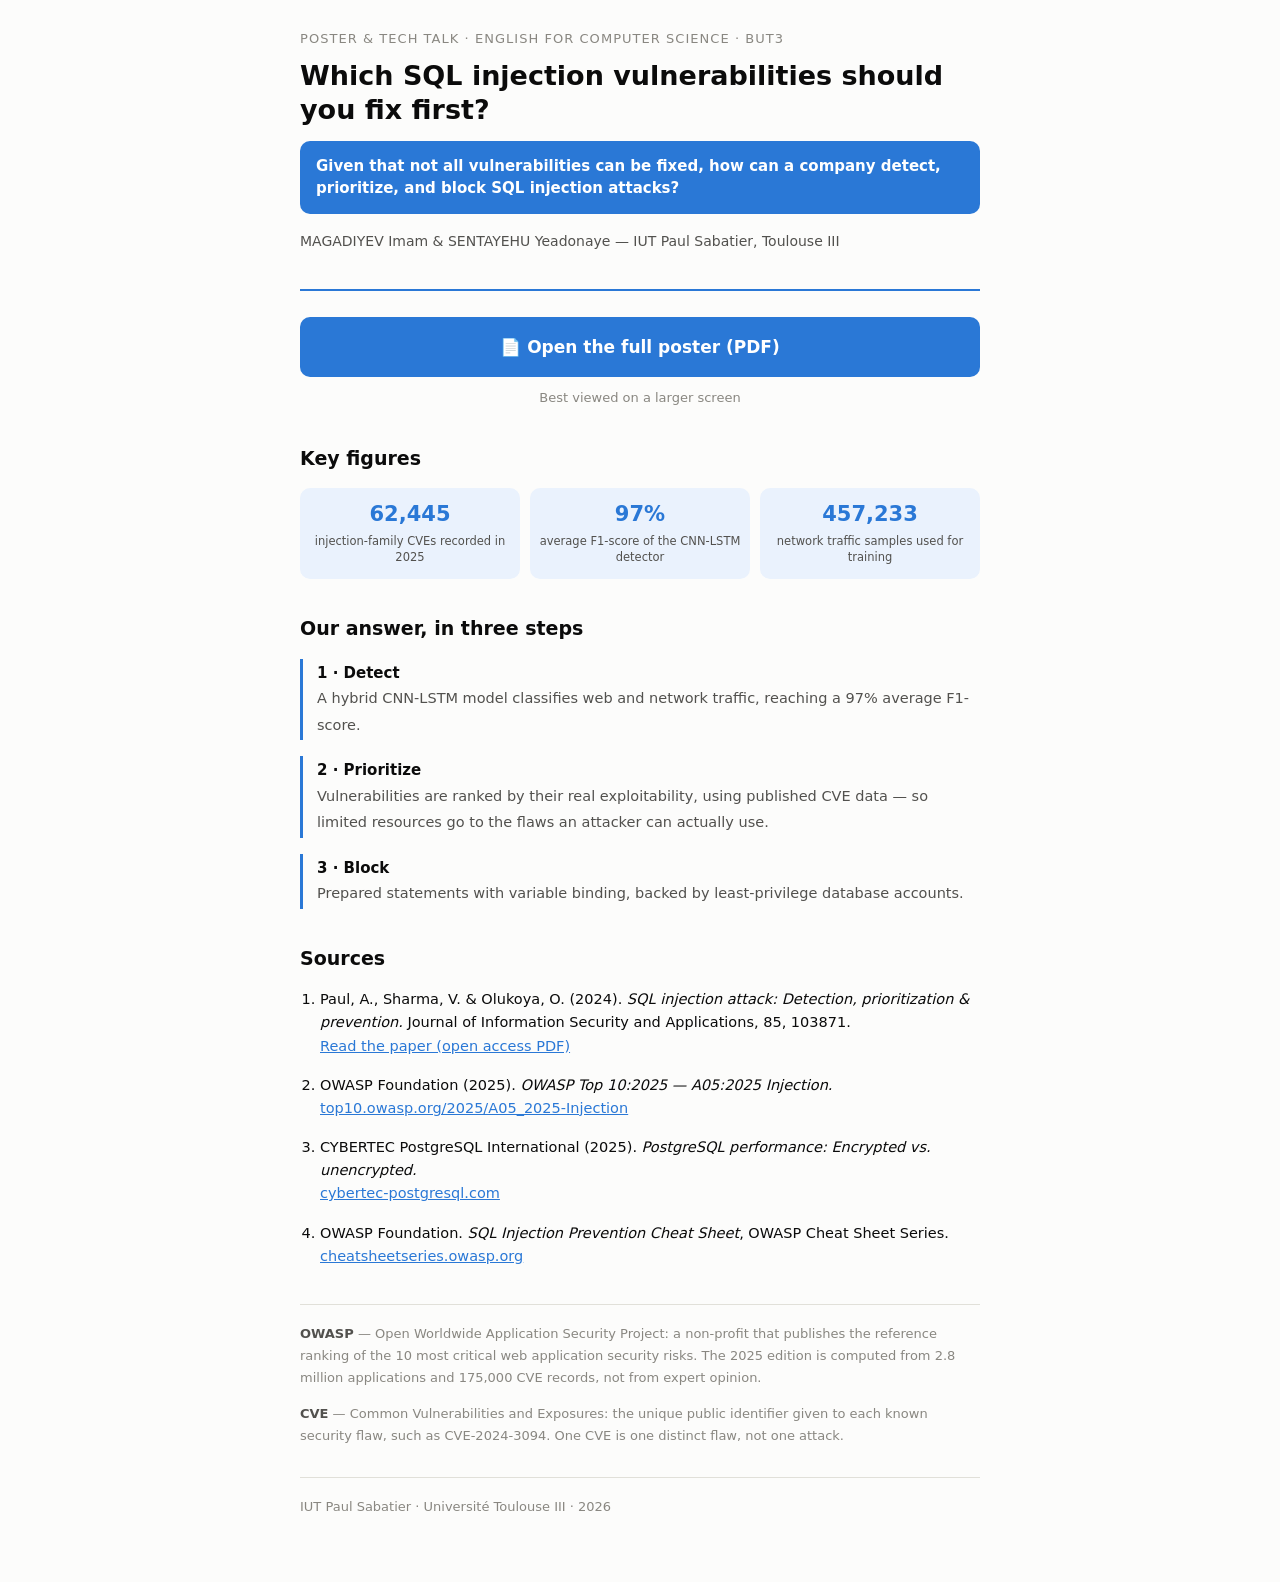
==== index.html @ 3706fa62 "Add files via upload" ====
<!DOCTYPE html>
<html lang="en">
<head>
<meta charset="utf-8">
<meta name="viewport" content="width=device-width, initial-scale=1">
<title>Which SQL injection vulnerabilities should you fix first?</title>
<style>
  :root{
    --blue:#2a78d6; --blue-dark:#1c5cab; --soft:#eaf2fd;
    --ink:#0b0b0b; --ink2:#52514e; --muted:#898781;
    --line:#e1e0d9; --bg:#fcfcfb;
  }
  *{box-sizing:border-box}
  body{
    margin:0; background:var(--bg); color:var(--ink);
    font:16px/1.65 system-ui,-apple-system,"Segoe UI",sans-serif;
    -webkit-text-size-adjust:100%;
  }
  .wrap{max-width:720px; margin:0 auto; padding:28px 20px 64px}
  header{border-bottom:2px solid var(--blue); padding-bottom:22px; margin-bottom:26px}
  .kicker{font-size:13px; letter-spacing:.08em; text-transform:uppercase;
          color:var(--muted); margin:0 0 10px}
  h1{font-size:27px; line-height:1.25; margin:0 0 14px; font-weight:800}
  .question{
    background:var(--blue); color:#fff; border-radius:10px;
    padding:14px 16px; font-size:15px; font-weight:600; line-height:1.5;
  }
  .authors{margin-top:16px; font-size:14px; color:var(--ink2)}
  .cta{
    display:block; text-align:center; background:var(--blue); color:#fff;
    text-decoration:none; font-size:17px; font-weight:700;
    padding:16px; border-radius:10px; margin:0 0 10px;
  }
  .cta:active{background:var(--blue-dark)}
  .cta-note{text-align:center; font-size:13px; color:var(--muted); margin:0 0 32px}
  h2{font-size:19px; margin:34px 0 14px; font-weight:800}
  p{margin:0 0 14px}
  .figs{display:grid; grid-template-columns:repeat(3,1fr); gap:10px; margin:0 0 8px}
  .fig{background:var(--soft); border-radius:10px; padding:14px 8px; text-align:center}
  .fig b{display:block; font-size:21px; color:var(--blue); font-weight:800; line-height:1.2}
  .fig span{display:block; font-size:11.5px; color:var(--ink2); margin-top:6px; line-height:1.4}
  .steps{list-style:none; padding:0; margin:0}
  .steps li{
    border-left:3px solid var(--blue); padding:2px 0 2px 14px; margin:0 0 16px;
  }
  .steps b{display:block; font-size:15px}
  .steps span{font-size:14.5px; color:var(--ink2)}
  ol.refs{padding-left:20px; margin:0; font-size:14.5px}
  ol.refs li{margin:0 0 16px; line-height:1.6}
  ol.refs a{color:var(--blue); word-break:break-word}
  .defs{border-top:1px solid var(--line); margin-top:36px; padding-top:18px;
        font-size:13px; color:var(--muted); line-height:1.7}
  .defs b{color:var(--ink2)}
  footer{margin-top:30px; padding-top:18px; border-top:1px solid var(--line);
         font-size:13px; color:var(--muted)}
  @media (max-width:420px){
    h1{font-size:23px}
    .figs{grid-template-columns:1fr; }
    .fig{display:flex; align-items:baseline; gap:12px; text-align:left; padding:12px 14px}
    .fig b{font-size:20px}
    .fig span{margin-top:0}
  }
</style>
</head>
<body>
<div class="wrap">

  <header>
    <p class="kicker">Poster &amp; Tech Talk · English for Computer Science · BUT3</p>
    <h1>Which SQL injection vulnerabilities should you fix first?</h1>
    <div class="question">
      Given that not all vulnerabilities can be fixed, how can a company
      detect, prioritize, and block SQL injection attacks?
    </div>
    <p class="authors">MAGADIYEV Imam &amp; SENTAYEHU Yeadonaye — IUT Paul Sabatier, Toulouse III</p>
  </header>

  <a class="cta" href="poster.pdf">📄 Open the full poster (PDF)</a>
  <p class="cta-note">Best viewed on a larger screen</p>

  <h2>Key figures</h2>
  <div class="figs">
    <div class="fig"><b>62,445</b><span>injection-family CVEs recorded in 2025</span></div>
    <div class="fig"><b>97%</b><span>average F1-score of the CNN-LSTM detector</span></div>
    <div class="fig"><b>457,233</b><span>network traffic samples used for training</span></div>
  </div>

  <h2>Our answer, in three steps</h2>
  <ul class="steps">
    <li><b>1 · Detect</b><span>A hybrid CNN-LSTM model classifies web and network
      traffic, reaching a 97% average F1-score.</span></li>
    <li><b>2 · Prioritize</b><span>Vulnerabilities are ranked by their real
      exploitability, using published CVE data — so limited resources go to the
      flaws an attacker can actually use.</span></li>
    <li><b>3 · Block</b><span>Prepared statements with variable binding, backed by
      least-privilege database accounts.</span></li>
  </ul>

  <h2>Sources</h2>
  <ol class="refs">
    <li>Paul, A., Sharma, V. &amp; Olukoya, O. (2024). <i>SQL injection attack:
      Detection, prioritization &amp; prevention.</i> Journal of Information Security
      and Applications, 85, 103871.<br>
      <a href="https://pure.qub.ac.uk/files/612065296/SQL_injection_attack.pdf">Read the paper (open access PDF)</a></li>

    <li>OWASP Foundation (2025). <i>OWASP Top 10:2025 — A05:2025 Injection.</i><br>
      <a href="https://top10.owasp.org/2025/A05_2025-Injection/">top10.owasp.org/2025/A05_2025-Injection</a></li>

    <li>CYBERTEC PostgreSQL International (2025). <i>PostgreSQL performance:
      Encrypted vs. unencrypted.</i><br>
      <a href="https://www.cybertec-postgresql.com/en/postgresql-tde-performance/">cybertec-postgresql.com</a></li>

    <li>OWASP Foundation. <i>SQL Injection Prevention Cheat Sheet</i>, OWASP Cheat Sheet Series.<br>
      <a href="https://cheatsheetseries.owasp.org/cheatsheets/SQL_Injection_Prevention_Cheat_Sheet.html">cheatsheetseries.owasp.org</a></li>
  </ol>

  <div class="defs">
    <p><b>OWASP</b> — Open Worldwide Application Security Project: a non-profit that
    publishes the reference ranking of the 10 most critical web application security
    risks. The 2025 edition is computed from 2.8 million applications and 175,000 CVE
    records, not from expert opinion.</p>
    <p><b>CVE</b> — Common Vulnerabilities and Exposures: the unique public identifier
    given to each known security flaw, such as CVE-2024-3094. One CVE is one distinct
    flaw, not one attack.</p>
  </div>

  <footer>
    IUT Paul Sabatier · Université Toulouse III · 2026
  </footer>

</div>
</body>
</html>
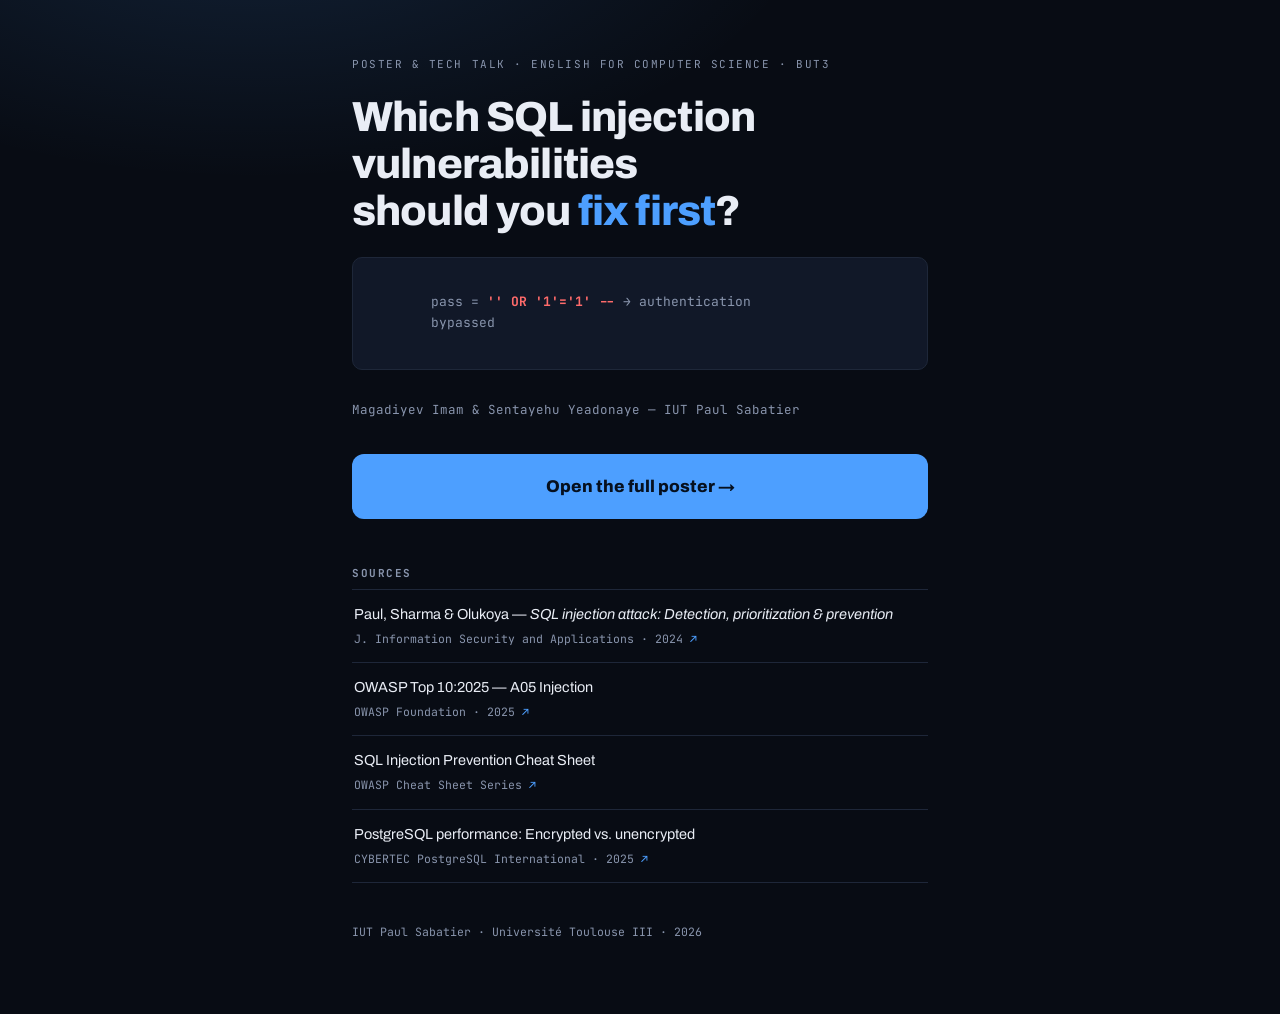
==== commit 0bee8c09: "Update index.html" ====
--- a/index.html
+++ b/index.html
@@ -1,133 +1,218 @@
-<!DOCTYPE html>
+<!doctype html>
 <html lang="en">
-<head>
-<meta charset="utf-8">
-<meta name="viewport" content="width=device-width, initial-scale=1">
-<title>Which SQL injection vulnerabilities should you fix first?</title>
-<style>
-  :root{
-    --blue:#2a78d6; --blue-dark:#1c5cab; --soft:#eaf2fd;
-    --ink:#0b0b0b; --ink2:#52514e; --muted:#898781;
-    --line:#e1e0d9; --bg:#fcfcfb;
-  }
-  *{box-sizing:border-box}
-  body{
-    margin:0; background:var(--bg); color:var(--ink);
-    font:16px/1.65 system-ui,-apple-system,"Segoe UI",sans-serif;
-    -webkit-text-size-adjust:100%;
-  }
-  .wrap{max-width:720px; margin:0 auto; padding:28px 20px 64px}
-  header{border-bottom:2px solid var(--blue); padding-bottom:22px; margin-bottom:26px}
-  .kicker{font-size:13px; letter-spacing:.08em; text-transform:uppercase;
-          color:var(--muted); margin:0 0 10px}
-  h1{font-size:27px; line-height:1.25; margin:0 0 14px; font-weight:800}
-  .question{
-    background:var(--blue); color:#fff; border-radius:10px;
-    padding:14px 16px; font-size:15px; font-weight:600; line-height:1.5;
-  }
-  .authors{margin-top:16px; font-size:14px; color:var(--ink2)}
-  .cta{
-    display:block; text-align:center; background:var(--blue); color:#fff;
-    text-decoration:none; font-size:17px; font-weight:700;
-    padding:16px; border-radius:10px; margin:0 0 10px;
-  }
-  .cta:active{background:var(--blue-dark)}
-  .cta-note{text-align:center; font-size:13px; color:var(--muted); margin:0 0 32px}
-  h2{font-size:19px; margin:34px 0 14px; font-weight:800}
-  p{margin:0 0 14px}
-  .figs{display:grid; grid-template-columns:repeat(3,1fr); gap:10px; margin:0 0 8px}
-  .fig{background:var(--soft); border-radius:10px; padding:14px 8px; text-align:center}
-  .fig b{display:block; font-size:21px; color:var(--blue); font-weight:800; line-height:1.2}
-  .fig span{display:block; font-size:11.5px; color:var(--ink2); margin-top:6px; line-height:1.4}
-  .steps{list-style:none; padding:0; margin:0}
-  .steps li{
-    border-left:3px solid var(--blue); padding:2px 0 2px 14px; margin:0 0 16px;
-  }
-  .steps b{display:block; font-size:15px}
-  .steps span{font-size:14.5px; color:var(--ink2)}
-  ol.refs{padding-left:20px; margin:0; font-size:14.5px}
-  ol.refs li{margin:0 0 16px; line-height:1.6}
-  ol.refs a{color:var(--blue); word-break:break-word}
-  .defs{border-top:1px solid var(--line); margin-top:36px; padding-top:18px;
-        font-size:13px; color:var(--muted); line-height:1.7}
-  .defs b{color:var(--ink2)}
-  footer{margin-top:30px; padding-top:18px; border-top:1px solid var(--line);
-         font-size:13px; color:var(--muted)}
-  @media (max-width:420px){
-    h1{font-size:23px}
-    .figs{grid-template-columns:1fr; }
-    .fig{display:flex; align-items:baseline; gap:12px; text-align:left; padding:12px 14px}
-    .fig b{font-size:20px}
-    .fig span{margin-top:0}
-  }
-</style>
-</head>
-<body>
-<div class="wrap">
-
-  <header>
-    <p class="kicker">Poster &amp; Tech Talk · English for Computer Science · BUT3</p>
-    <h1>Which SQL injection vulnerabilities should you fix first?</h1>
-    <div class="question">
-      Given that not all vulnerabilities can be fixed, how can a company
-      detect, prioritize, and block SQL injection attacks?
+  <head>
+    <meta charset="utf-8" />
+    <meta name="viewport" content="width=device-width, initial-scale=1" />
+    <title>Which SQL injection vulnerabilities should you fix first?</title>
+    <link rel="preconnect" href="https://fonts.googleapis.com" />
+    <link rel="preconnect" href="https://fonts.gstatic.com" crossorigin />
+    <link
+      rel="stylesheet"
+      href="https://fonts.googleapis.com/css2?family=Archivo:wght@400;600;800&family=JetBrains+Mono:wght@400;700&display=swap"
+    />
+    <style>
+      :root {
+        --ink: #080c14;
+        --panel: #111828;
+        --line: #1e2739;
+        --fg: #e9edf5;
+        --dim: #8995ad;
+        --accent: #4d9fff;
+        --danger: #ff6b6b;
+        --mono: "JetBrains Mono", ui-monospace, Menlo, monospace;
+        --sans: "Archivo", system-ui, -apple-system, "Segoe UI", sans-serif;
+        color-scheme: dark;
+      }
+      * {
+        box-sizing: border-box;
+      }
+      html,
+      body {
+        margin: 0;
+      }
+      body {
+        background: var(--ink);
+        color: var(--fg);
+        font-family: var(--sans);
+        font-size: 16px;
+        line-height: 1.6;
+        -webkit-text-size-adjust: 100%;
+        background-image: radial-gradient(
+          800px 400px at 20% -10%,
+          rgba(77, 159, 255, 0.15),
+          transparent 70%
+        );
+        background-repeat: no-repeat;
+      }
+      .wrap {
+        max-width: 620px;
+        margin: 0 auto;
+        padding-inline: 22px;
+        padding-block: 56px 72px;
+      }
+      .eyebrow {
+        font-family: var(--mono);
+        font-size: 11px;
+        letter-spacing: 0.14em;
+        text-transform: uppercase;
+        color: var(--dim);
+        margin: 0 0 20px;
+      }
+      h1 {
+        font-size: clamp(29px, 7vw, 42px);
+        line-height: 1.12;
+        font-weight: 800;
+        letter-spacing: -0.02em;
+        margin: 0 0 22px;
+        text-wrap: balance;
+      }
+      h1 em {
+        font-style: normal;
+        color: var(--accent);
+      }
+      .code {
+        font-family: var(--mono);
+        font-size: 13px;
+        color: var(--dim);
+        background: var(--panel);
+        border: 1px solid var(--line);
+        border-radius: 10px;
+        padding: 14px;
+        overflow-x: auto;
+        white-space: pre;
+        margin: 0 0 30px;
+      }
+      .code .inj {
+        color: var(--danger);
+        font-weight: 700;
+      }
+      .byline {
+        font-family: var(--mono);
+        font-size: 12.5px;
+        color: var(--dim);
+        margin: 0 0 34px;
+      }
+      .cta {
+        display: block;
+        text-align: center;
+        text-decoration: none;
+        background: var(--accent);
+        color: #06101f;
+        font-weight: 800;
+        font-size: 17px;
+        padding: 19px;
+        border-radius: 12px;
+        margin-bottom: 46px;
+      }
+      .cta:hover {
+        filter: brightness(1.08);
+      }
+      .cta:focus-visible {
+        outline: 3px solid var(--fg);
+        outline-offset: 3px;
+      }
+      h2 {
+        font-family: var(--mono);
+        font-size: 11px;
+        font-weight: 700;
+        letter-spacing: 0.14em;
+        text-transform: uppercase;
+        color: var(--dim);
+        margin: 0 0 6px;
+      }
+      .src a {
+        display: block;
+        text-decoration: none;
+        color: inherit;
+        padding: 14px 2px;
+        border-top: 1px solid var(--line);
+      }
+      .src a:last-child {
+        border-bottom: 1px solid var(--line);
+      }
+      .src a:hover {
+        background: rgba(77, 159, 255, 0.06);
+      }
+      .src .t {
+        display: block;
+        font-size: 14.5px;
+        line-height: 1.45;
+      }
+      .src .m {
+        display: block;
+        font-family: var(--mono);
+        font-size: 11.5px;
+        color: var(--dim);
+        margin-top: 5px;
+      }
+      .src .m::after {
+        content: " ↗";
+        color: var(--accent);
+      }
+      footer {
+        margin-top: 40px;
+        font-family: var(--mono);
+        font-size: 11.5px;
+        color: var(--dim);
+      }
+    </style>
+  </head>
+  <body>
+    <div class="wrap">
+      <p class="eyebrow">
+        Poster &amp; Tech Talk · English for Computer Science · BUT3
+      </p>
+
+      <h1>
+        Which SQL injection vulnerabilities should you <em>fix first</em>?
+      </h1>
+
+      <div class="code">
+        pass = <span class="inj">'' OR '1'='1' --</span> → authentication
+        bypassed
+      </div>
+
+      <p class="byline">
+        Magadiyev Imam &amp; Sentayehu Yeadonaye — IUT Paul Sabatier
+      </p>
+
+      <a class="cta" href="poster.pdf">Open the full poster →</a>
+
+      <h2>Sources</h2>
+      <div class="src">
+        <a
+          href="https://pure.qub.ac.uk/files/612065296/SQL_injection_attack.pdf"
+        >
+          <span class="t"
+            >Paul, Sharma &amp; Olukoya —
+            <i
+              >SQL injection attack: Detection, prioritization &amp;
+              prevention</i
+            ></span
+          >
+          <span class="m">J. Information Security and Applications · 2024</span>
+        </a>
+        <a href="https://top10.owasp.org/2025/A05_2025-Injection/">
+          <span class="t">OWASP Top 10:2025 — A05 Injection</span>
+          <span class="m">OWASP Foundation · 2025</span>
+        </a>
+        <a
+          href="https://cheatsheetseries.owasp.org/cheatsheets/SQL_Injection_Prevention_Cheat_Sheet.html"
+        >
+          <span class="t">SQL Injection Prevention Cheat Sheet</span>
+          <span class="m">OWASP Cheat Sheet Series</span>
+        </a>
+        <a
+          href="https://www.cybertec-postgresql.com/en/postgresql-tde-performance/"
+        >
+          <span class="t"
+            >PostgreSQL performance: Encrypted vs. unencrypted</span
+          >
+          <span class="m">CYBERTEC PostgreSQL International · 2025</span>
+        </a>
+      </div>
+
+      <footer>IUT Paul Sabatier · Université Toulouse III · 2026</footer>
     </div>
-    <p class="authors">MAGADIYEV Imam &amp; SENTAYEHU Yeadonaye — IUT Paul Sabatier, Toulouse III</p>
-  </header>
-
-  <a class="cta" href="poster.pdf">📄 Open the full poster (PDF)</a>
-  <p class="cta-note">Best viewed on a larger screen</p>
-
-  <h2>Key figures</h2>
-  <div class="figs">
-    <div class="fig"><b>62,445</b><span>injection-family CVEs recorded in 2025</span></div>
-    <div class="fig"><b>97%</b><span>average F1-score of the CNN-LSTM detector</span></div>
-    <div class="fig"><b>457,233</b><span>network traffic samples used for training</span></div>
-  </div>
-
-  <h2>Our answer, in three steps</h2>
-  <ul class="steps">
-    <li><b>1 · Detect</b><span>A hybrid CNN-LSTM model classifies web and network
-      traffic, reaching a 97% average F1-score.</span></li>
-    <li><b>2 · Prioritize</b><span>Vulnerabilities are ranked by their real
-      exploitability, using published CVE data — so limited resources go to the
-      flaws an attacker can actually use.</span></li>
-    <li><b>3 · Block</b><span>Prepared statements with variable binding, backed by
-      least-privilege database accounts.</span></li>
-  </ul>
-
-  <h2>Sources</h2>
-  <ol class="refs">
-    <li>Paul, A., Sharma, V. &amp; Olukoya, O. (2024). <i>SQL injection attack:
-      Detection, prioritization &amp; prevention.</i> Journal of Information Security
-      and Applications, 85, 103871.<br>
-      <a href="https://pure.qub.ac.uk/files/612065296/SQL_injection_attack.pdf">Read the paper (open access PDF)</a></li>
-
-    <li>OWASP Foundation (2025). <i>OWASP Top 10:2025 — A05:2025 Injection.</i><br>
-      <a href="https://top10.owasp.org/2025/A05_2025-Injection/">top10.owasp.org/2025/A05_2025-Injection</a></li>
-
-    <li>CYBERTEC PostgreSQL International (2025). <i>PostgreSQL performance:
-      Encrypted vs. unencrypted.</i><br>
-      <a href="https://www.cybertec-postgresql.com/en/postgresql-tde-performance/">cybertec-postgresql.com</a></li>
-
-    <li>OWASP Foundation. <i>SQL Injection Prevention Cheat Sheet</i>, OWASP Cheat Sheet Series.<br>
-      <a href="https://cheatsheetseries.owasp.org/cheatsheets/SQL_Injection_Prevention_Cheat_Sheet.html">cheatsheetseries.owasp.org</a></li>
-  </ol>
-
-  <div class="defs">
-    <p><b>OWASP</b> — Open Worldwide Application Security Project: a non-profit that
-    publishes the reference ranking of the 10 most critical web application security
-    risks. The 2025 edition is computed from 2.8 million applications and 175,000 CVE
-    records, not from expert opinion.</p>
-    <p><b>CVE</b> — Common Vulnerabilities and Exposures: the unique public identifier
-    given to each known security flaw, such as CVE-2024-3094. One CVE is one distinct
-    flaw, not one attack.</p>
-  </div>
-
-  <footer>
-    IUT Paul Sabatier · Université Toulouse III · 2026
-  </footer>
-
-</div>
-</body>
+  </body>
 </html>
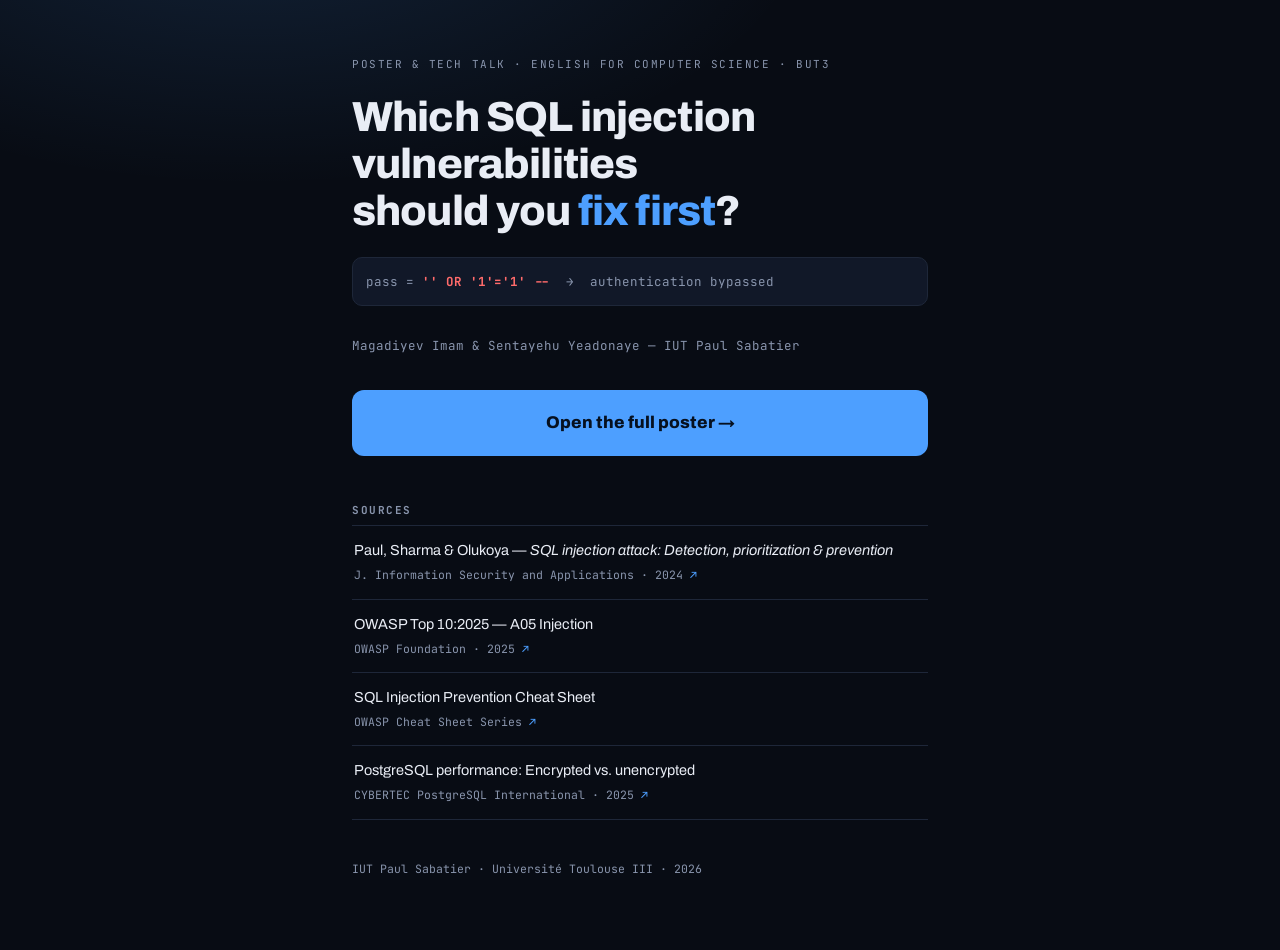
==== commit 2103cf6b: "Update index.html" ====
--- a/index.html
+++ b/index.html
@@ -1,218 +1,110 @@
-<!doctype html>
+<!DOCTYPE html>
 <html lang="en">
-  <head>
-    <meta charset="utf-8" />
-    <meta name="viewport" content="width=device-width, initial-scale=1" />
-    <title>Which SQL injection vulnerabilities should you fix first?</title>
-    <link rel="preconnect" href="https://fonts.googleapis.com" />
-    <link rel="preconnect" href="https://fonts.gstatic.com" crossorigin />
-    <link
-      rel="stylesheet"
-      href="https://fonts.googleapis.com/css2?family=Archivo:wght@400;600;800&family=JetBrains+Mono:wght@400;700&display=swap"
-    />
-    <style>
-      :root {
-        --ink: #080c14;
-        --panel: #111828;
-        --line: #1e2739;
-        --fg: #e9edf5;
-        --dim: #8995ad;
-        --accent: #4d9fff;
-        --danger: #ff6b6b;
-        --mono: "JetBrains Mono", ui-monospace, Menlo, monospace;
-        --sans: "Archivo", system-ui, -apple-system, "Segoe UI", sans-serif;
-        color-scheme: dark;
-      }
-      * {
-        box-sizing: border-box;
-      }
-      html,
-      body {
-        margin: 0;
-      }
-      body {
-        background: var(--ink);
-        color: var(--fg);
-        font-family: var(--sans);
-        font-size: 16px;
-        line-height: 1.6;
-        -webkit-text-size-adjust: 100%;
-        background-image: radial-gradient(
-          800px 400px at 20% -10%,
-          rgba(77, 159, 255, 0.15),
-          transparent 70%
-        );
-        background-repeat: no-repeat;
-      }
-      .wrap {
-        max-width: 620px;
-        margin: 0 auto;
-        padding-inline: 22px;
-        padding-block: 56px 72px;
-      }
-      .eyebrow {
-        font-family: var(--mono);
-        font-size: 11px;
-        letter-spacing: 0.14em;
-        text-transform: uppercase;
-        color: var(--dim);
-        margin: 0 0 20px;
-      }
-      h1 {
-        font-size: clamp(29px, 7vw, 42px);
-        line-height: 1.12;
-        font-weight: 800;
-        letter-spacing: -0.02em;
-        margin: 0 0 22px;
-        text-wrap: balance;
-      }
-      h1 em {
-        font-style: normal;
-        color: var(--accent);
-      }
-      .code {
-        font-family: var(--mono);
-        font-size: 13px;
-        color: var(--dim);
-        background: var(--panel);
-        border: 1px solid var(--line);
-        border-radius: 10px;
-        padding: 14px;
-        overflow-x: auto;
-        white-space: pre;
-        margin: 0 0 30px;
-      }
-      .code .inj {
-        color: var(--danger);
-        font-weight: 700;
-      }
-      .byline {
-        font-family: var(--mono);
-        font-size: 12.5px;
-        color: var(--dim);
-        margin: 0 0 34px;
-      }
-      .cta {
-        display: block;
-        text-align: center;
-        text-decoration: none;
-        background: var(--accent);
-        color: #06101f;
-        font-weight: 800;
-        font-size: 17px;
-        padding: 19px;
-        border-radius: 12px;
-        margin-bottom: 46px;
-      }
-      .cta:hover {
-        filter: brightness(1.08);
-      }
-      .cta:focus-visible {
-        outline: 3px solid var(--fg);
-        outline-offset: 3px;
-      }
-      h2 {
-        font-family: var(--mono);
-        font-size: 11px;
-        font-weight: 700;
-        letter-spacing: 0.14em;
-        text-transform: uppercase;
-        color: var(--dim);
-        margin: 0 0 6px;
-      }
-      .src a {
-        display: block;
-        text-decoration: none;
-        color: inherit;
-        padding: 14px 2px;
-        border-top: 1px solid var(--line);
-      }
-      .src a:last-child {
-        border-bottom: 1px solid var(--line);
-      }
-      .src a:hover {
-        background: rgba(77, 159, 255, 0.06);
-      }
-      .src .t {
-        display: block;
-        font-size: 14.5px;
-        line-height: 1.45;
-      }
-      .src .m {
-        display: block;
-        font-family: var(--mono);
-        font-size: 11.5px;
-        color: var(--dim);
-        margin-top: 5px;
-      }
-      .src .m::after {
-        content: " ↗";
-        color: var(--accent);
-      }
-      footer {
-        margin-top: 40px;
-        font-family: var(--mono);
-        font-size: 11.5px;
-        color: var(--dim);
-      }
-    </style>
-  </head>
-  <body>
-    <div class="wrap">
-      <p class="eyebrow">
-        Poster &amp; Tech Talk · English for Computer Science · BUT3
-      </p>
+<head>
+<meta charset="utf-8">
+<meta name="viewport" content="width=device-width, initial-scale=1">
+<title>Which SQL injection vulnerabilities should you fix first?</title>
+<link rel="preconnect" href="https://fonts.googleapis.com">
+<link rel="preconnect" href="https://fonts.gstatic.com" crossorigin>
+<link rel="stylesheet" href="https://fonts.googleapis.com/css2?family=Archivo:wght@400;600;800&family=JetBrains+Mono:wght@400;700&display=swap">
+<style>
+:root{
+  --ink:#080c14; --panel:#111828; --line:#1e2739;
+  --fg:#e9edf5; --dim:#8995ad; --accent:#4d9fff; --danger:#ff6b6b;
+  --mono:"JetBrains Mono",ui-monospace,Menlo,monospace;
+  --sans:"Archivo",system-ui,-apple-system,"Segoe UI",sans-serif;
+  color-scheme:dark;
+}
+*{box-sizing:border-box}
+html,body{margin:0}
+body{
+  background:var(--ink); color:var(--fg);
+  font-family:var(--sans); font-size:16px; line-height:1.6;
+  -webkit-text-size-adjust:100%;
+  background-image:radial-gradient(800px 400px at 20% -10%, rgba(77,159,255,.15), transparent 70%);
+  background-repeat:no-repeat;
+}
+.wrap{max-width:620px; margin:0 auto; padding-inline:22px; padding-block:56px 72px}
+.eyebrow{
+  font-family:var(--mono); font-size:11px; letter-spacing:.14em;
+  text-transform:uppercase; color:var(--dim); margin:0 0 20px;
+}
+h1{
+  font-size:clamp(29px,7vw,42px); line-height:1.12; font-weight:800;
+  letter-spacing:-.02em; margin:0 0 22px; text-wrap:balance;
+}
+h1 em{font-style:normal; color:var(--accent)}
+.code{
+  font-family:var(--mono); font-size:12.5px; line-height:1.9; color:var(--dim);
+  background:var(--panel); border:1px solid var(--line); border-radius:10px;
+  padding:12px 13px; margin:0 0 30px;
+  white-space:pre-wrap; overflow-wrap:anywhere;
+}
+.code .inj{color:var(--danger); font-weight:700}
+.byline{font-family:var(--mono); font-size:12.5px; color:var(--dim); margin:0 0 34px}
+.cta{
+  display:block; text-align:center; text-decoration:none;
+  background:var(--accent); color:#06101f; font-weight:800; font-size:17px;
+  padding:19px; border-radius:12px; margin-bottom:46px;
+}
+.cta:hover{filter:brightness(1.08)}
+.cta:focus-visible{outline:3px solid var(--fg); outline-offset:3px}
+h2{
+  font-family:var(--mono); font-size:11px; font-weight:700; letter-spacing:.14em;
+  text-transform:uppercase; color:var(--dim); margin:0 0 6px;
+}
+.src a{
+  display:block; text-decoration:none; color:inherit;
+  padding:14px 2px; border-top:1px solid var(--line);
+}
+.src a:last-child{border-bottom:1px solid var(--line)}
+.src a:hover{background:rgba(77,159,255,.06)}
+.src .t{display:block; font-size:14.5px; line-height:1.45}
+.src .m{display:block; font-family:var(--mono); font-size:11.5px; color:var(--dim); margin-top:5px}
+.src .m::after{content:" ↗"; color:var(--accent)}
+footer{
+  margin-top:40px; font-family:var(--mono); font-size:11.5px; color:var(--dim);
+}
+@media (max-width:460px){
+  .code{font-size:11px; line-height:1.95; padding:11px 12px}
+}
+</style>
+</head>
+<body>
+<div class="wrap">
 
-      <h1>
-        Which SQL injection vulnerabilities should you <em>fix first</em>?
-      </h1>
+  <p class="eyebrow">Poster &amp; Tech Talk · English for Computer Science · BUT3</p>
 
-      <div class="code">
-        pass = <span class="inj">'' OR '1'='1' --</span> → authentication
-        bypassed
-      </div>
+  <h1>Which SQL injection vulnerabilities should you <em>fix first</em>?</h1>
 
-      <p class="byline">
-        Magadiyev Imam &amp; Sentayehu Yeadonaye — IUT Paul Sabatier
-      </p>
+  <div class="code">pass = <span class="inj">'' OR '1'='1' --</span>  →  authentication bypassed</div>
 
-      <a class="cta" href="poster.pdf">Open the full poster →</a>
+  <p class="byline">Magadiyev Imam &amp; Sentayehu Yeadonaye — IUT Paul Sabatier</p>
 
-      <h2>Sources</h2>
-      <div class="src">
-        <a
-          href="https://pure.qub.ac.uk/files/612065296/SQL_injection_attack.pdf"
-        >
-          <span class="t"
-            >Paul, Sharma &amp; Olukoya —
-            <i
-              >SQL injection attack: Detection, prioritization &amp;
-              prevention</i
-            ></span
-          >
-          <span class="m">J. Information Security and Applications · 2024</span>
-        </a>
-        <a href="https://top10.owasp.org/2025/A05_2025-Injection/">
-          <span class="t">OWASP Top 10:2025 — A05 Injection</span>
-          <span class="m">OWASP Foundation · 2025</span>
-        </a>
-        <a
-          href="https://cheatsheetseries.owasp.org/cheatsheets/SQL_Injection_Prevention_Cheat_Sheet.html"
-        >
-          <span class="t">SQL Injection Prevention Cheat Sheet</span>
-          <span class="m">OWASP Cheat Sheet Series</span>
-        </a>
-        <a
-          href="https://www.cybertec-postgresql.com/en/postgresql-tde-performance/"
-        >
-          <span class="t"
-            >PostgreSQL performance: Encrypted vs. unencrypted</span
-          >
-          <span class="m">CYBERTEC PostgreSQL International · 2025</span>
-        </a>
-      </div>
+  <a class="cta" href="poster.pdf">Open the full poster →</a>
 
-      <footer>IUT Paul Sabatier · Université Toulouse III · 2026</footer>
-    </div>
-  </body>
+  <h2>Sources</h2>
+  <div class="src">
+    <a href="https://pure.qub.ac.uk/files/612065296/SQL_injection_attack.pdf">
+      <span class="t">Paul, Sharma &amp; Olukoya — <i>SQL injection attack: Detection, prioritization &amp; prevention</i></span>
+      <span class="m">J. Information Security and Applications · 2024</span>
+    </a>
+    <a href="https://top10.owasp.org/2025/A05_2025-Injection/">
+      <span class="t">OWASP Top 10:2025 — A05 Injection</span>
+      <span class="m">OWASP Foundation · 2025</span>
+    </a>
+    <a href="https://cheatsheetseries.owasp.org/cheatsheets/SQL_Injection_Prevention_Cheat_Sheet.html">
+      <span class="t">SQL Injection Prevention Cheat Sheet</span>
+      <span class="m">OWASP Cheat Sheet Series</span>
+    </a>
+    <a href="https://www.cybertec-postgresql.com/en/postgresql-tde-performance/">
+      <span class="t">PostgreSQL performance: Encrypted vs. unencrypted</span>
+      <span class="m">CYBERTEC PostgreSQL International · 2025</span>
+    </a>
+  </div>
+
+  <footer>IUT Paul Sabatier · Université Toulouse III · 2026</footer>
+
+</div>
+</body>
 </html>
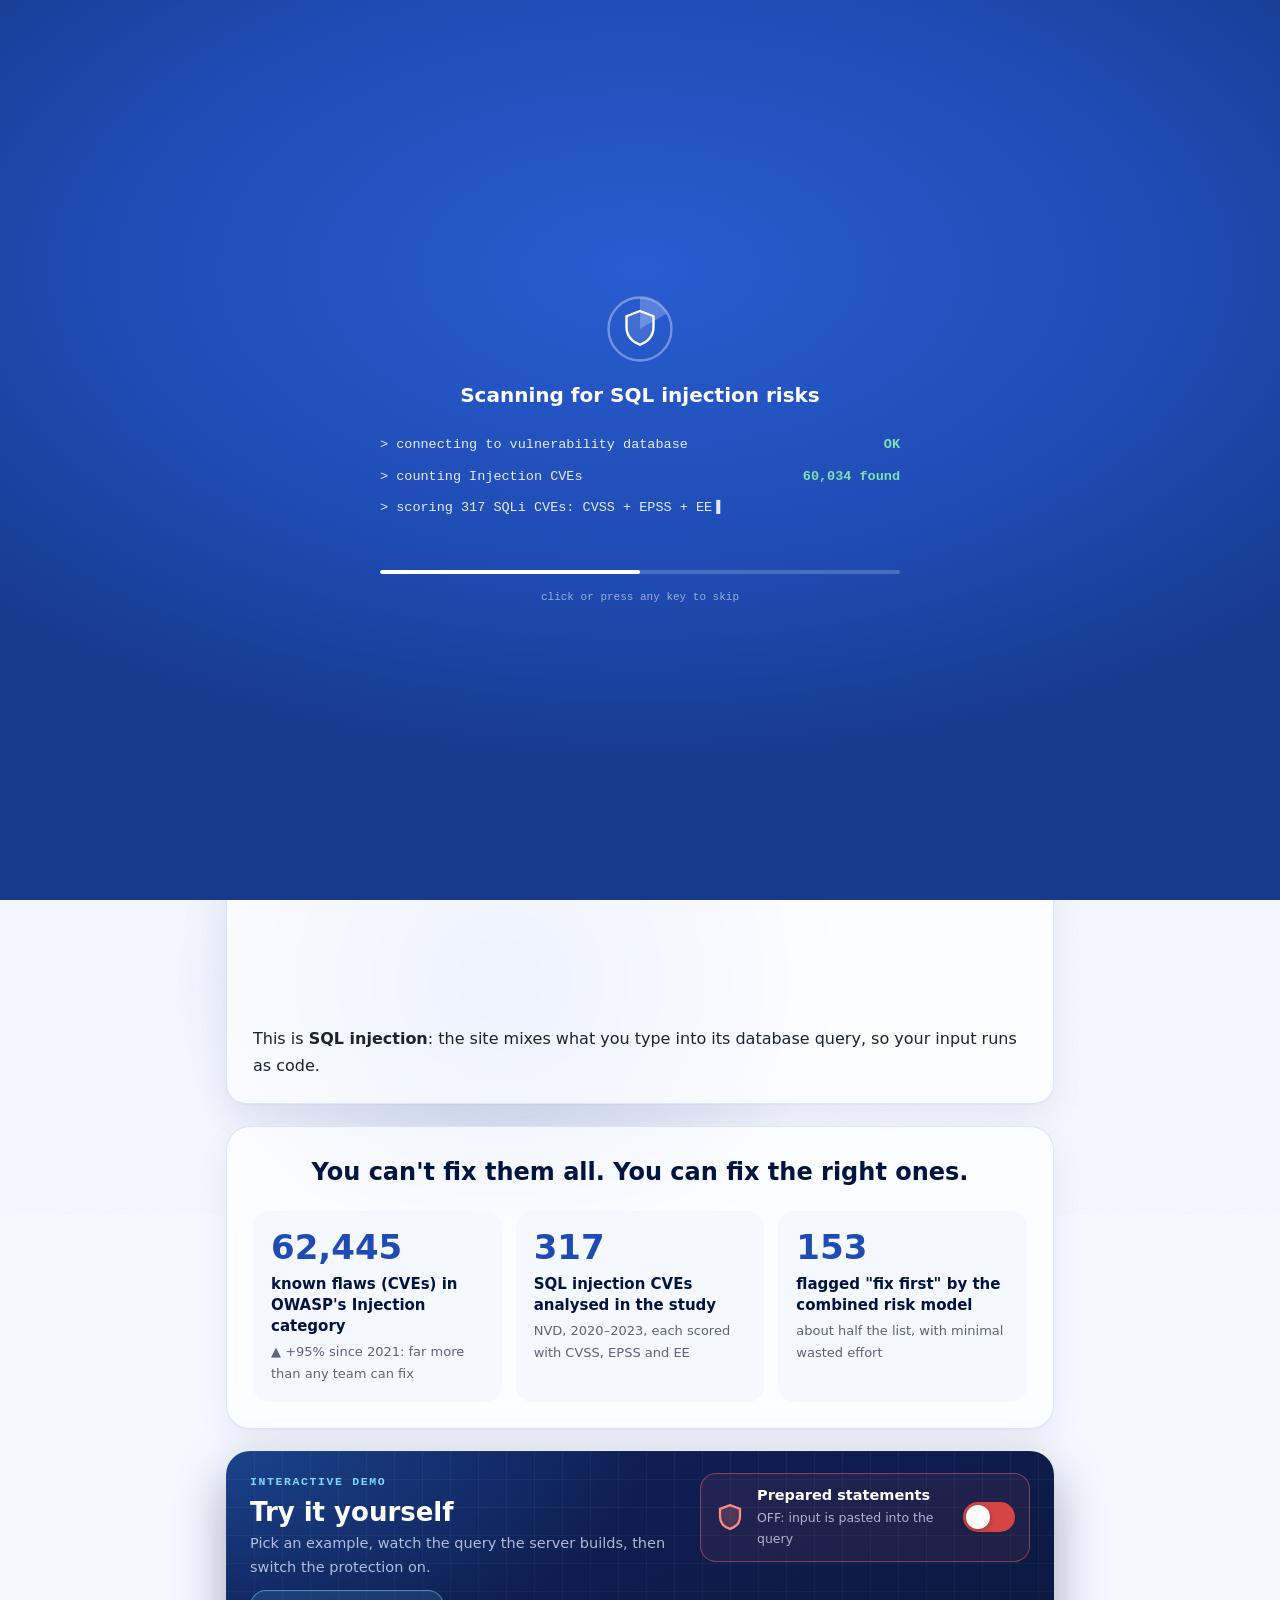
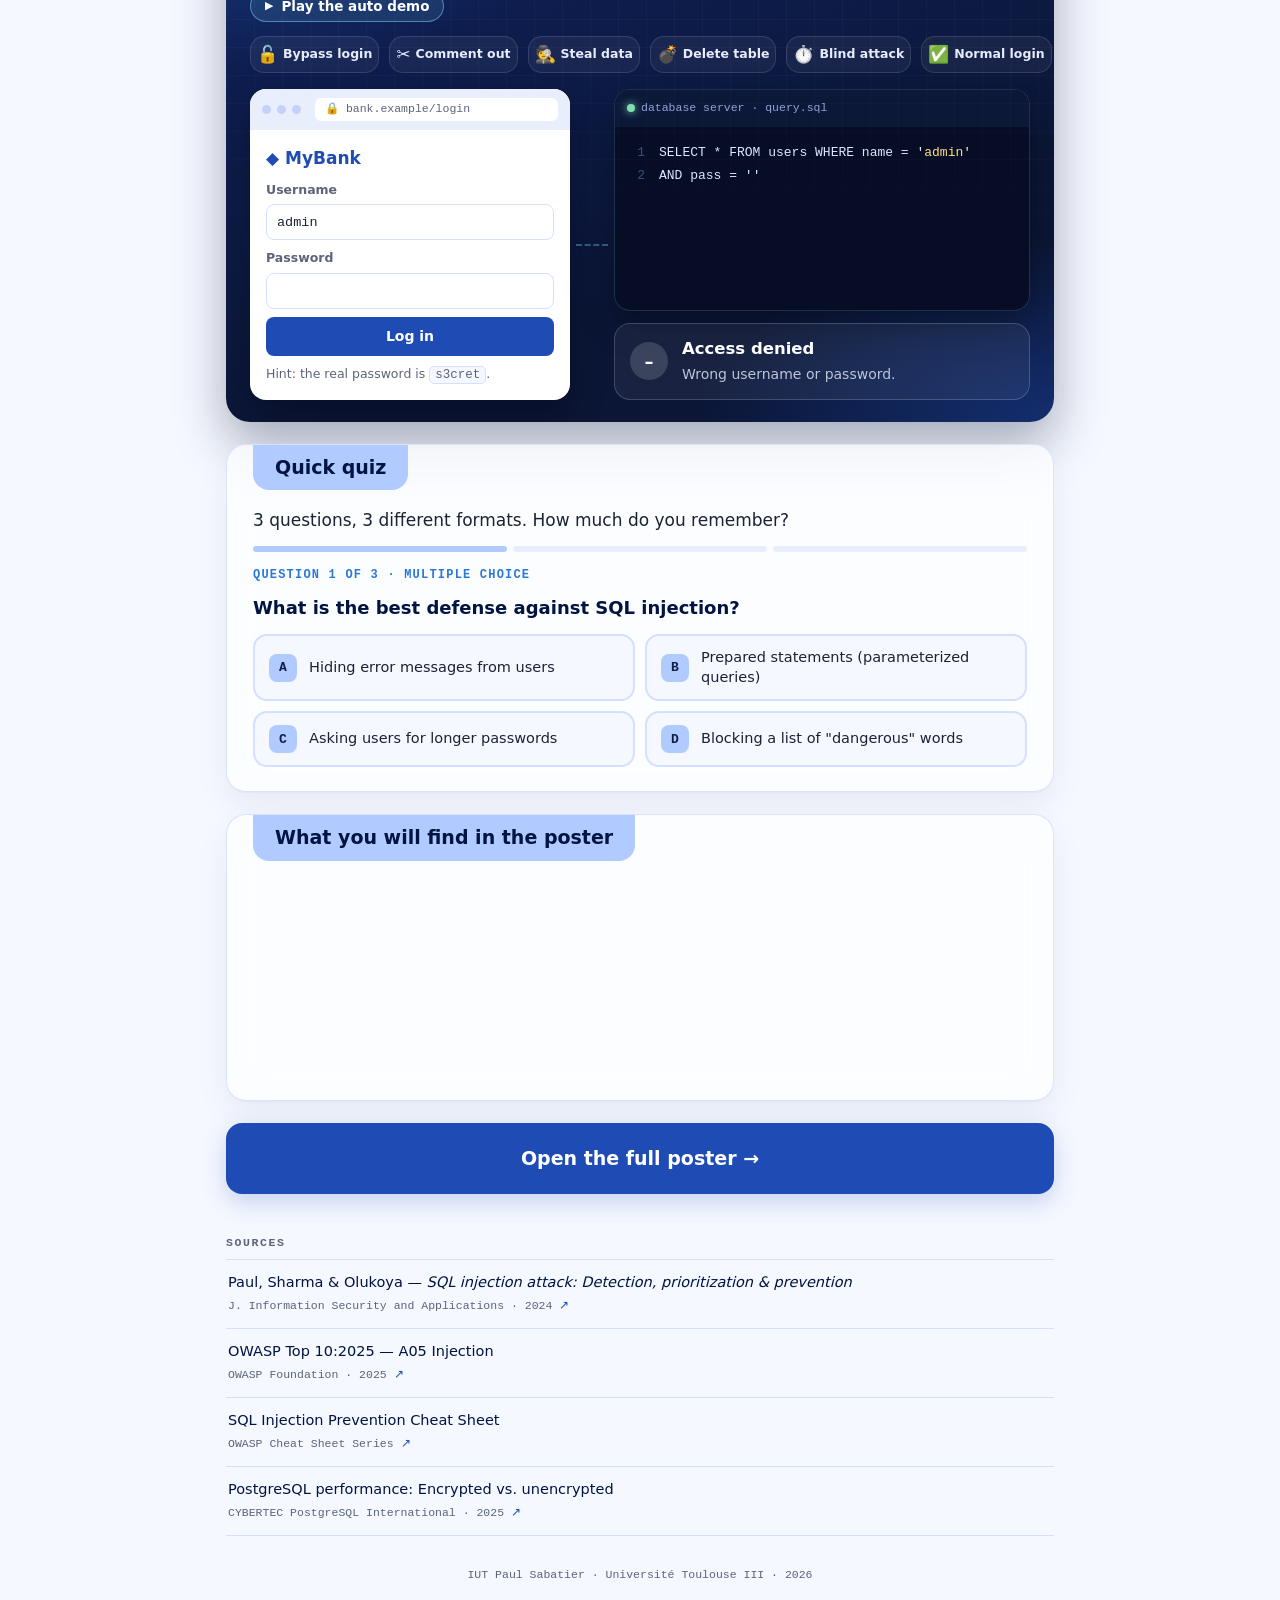
==== commit 04df653e: "Add files via upload" ====
--- a/index.html
+++ b/index.html
@@ -1,110 +1,242 @@
-<!DOCTYPE html>
-<html lang="en">
-<head>
-<meta charset="utf-8">
-<meta name="viewport" content="width=device-width, initial-scale=1">
-<title>Which SQL injection vulnerabilities should you fix first?</title>
-<link rel="preconnect" href="https://fonts.googleapis.com">
-<link rel="preconnect" href="https://fonts.gstatic.com" crossorigin>
-<link rel="stylesheet" href="https://fonts.googleapis.com/css2?family=Archivo:wght@400;600;800&family=JetBrains+Mono:wght@400;700&display=swap">
-<style>
-:root{
-  --ink:#080c14; --panel:#111828; --line:#1e2739;
-  --fg:#e9edf5; --dim:#8995ad; --accent:#4d9fff; --danger:#ff6b6b;
-  --mono:"JetBrains Mono",ui-monospace,Menlo,monospace;
-  --sans:"Archivo",system-ui,-apple-system,"Segoe UI",sans-serif;
-  color-scheme:dark;
-}
-*{box-sizing:border-box}
-html,body{margin:0}
-body{
-  background:var(--ink); color:var(--fg);
-  font-family:var(--sans); font-size:16px; line-height:1.6;
-  -webkit-text-size-adjust:100%;
-  background-image:radial-gradient(800px 400px at 20% -10%, rgba(77,159,255,.15), transparent 70%);
-  background-repeat:no-repeat;
-}
-.wrap{max-width:620px; margin:0 auto; padding-inline:22px; padding-block:56px 72px}
-.eyebrow{
-  font-family:var(--mono); font-size:11px; letter-spacing:.14em;
-  text-transform:uppercase; color:var(--dim); margin:0 0 20px;
-}
-h1{
-  font-size:clamp(29px,7vw,42px); line-height:1.12; font-weight:800;
-  letter-spacing:-.02em; margin:0 0 22px; text-wrap:balance;
-}
-h1 em{font-style:normal; color:var(--accent)}
-.code{
-  font-family:var(--mono); font-size:12.5px; line-height:1.9; color:var(--dim);
-  background:var(--panel); border:1px solid var(--line); border-radius:10px;
-  padding:12px 13px; margin:0 0 30px;
-  white-space:pre-wrap; overflow-wrap:anywhere;
-}
-.code .inj{color:var(--danger); font-weight:700}
-.byline{font-family:var(--mono); font-size:12.5px; color:var(--dim); margin:0 0 34px}
-.cta{
-  display:block; text-align:center; text-decoration:none;
-  background:var(--accent); color:#06101f; font-weight:800; font-size:17px;
-  padding:19px; border-radius:12px; margin-bottom:46px;
-}
-.cta:hover{filter:brightness(1.08)}
-.cta:focus-visible{outline:3px solid var(--fg); outline-offset:3px}
-h2{
-  font-family:var(--mono); font-size:11px; font-weight:700; letter-spacing:.14em;
-  text-transform:uppercase; color:var(--dim); margin:0 0 6px;
-}
-.src a{
-  display:block; text-decoration:none; color:inherit;
-  padding:14px 2px; border-top:1px solid var(--line);
-}
-.src a:last-child{border-bottom:1px solid var(--line)}
-.src a:hover{background:rgba(77,159,255,.06)}
-.src .t{display:block; font-size:14.5px; line-height:1.45}
-.src .m{display:block; font-family:var(--mono); font-size:11.5px; color:var(--dim); margin-top:5px}
-.src .m::after{content:" ↗"; color:var(--accent)}
-footer{
-  margin-top:40px; font-family:var(--mono); font-size:11.5px; color:var(--dim);
-}
-@media (max-width:460px){
-  .code{font-size:11px; line-height:1.95; padding:11px 12px}
-}
-</style>
-</head>
-<body>
-<div class="wrap">
-
-  <p class="eyebrow">Poster &amp; Tech Talk · English for Computer Science · BUT3</p>
-
-  <h1>Which SQL injection vulnerabilities should you <em>fix first</em>?</h1>
-
-  <div class="code">pass = <span class="inj">'' OR '1'='1' --</span>  →  authentication bypassed</div>
-
-  <p class="byline">Magadiyev Imam &amp; Sentayehu Yeadonaye — IUT Paul Sabatier</p>
-
-  <a class="cta" href="poster.pdf">Open the full poster →</a>
-
-  <h2>Sources</h2>
-  <div class="src">
-    <a href="https://pure.qub.ac.uk/files/612065296/SQL_injection_attack.pdf">
-      <span class="t">Paul, Sharma &amp; Olukoya — <i>SQL injection attack: Detection, prioritization &amp; prevention</i></span>
-      <span class="m">J. Information Security and Applications · 2024</span>
-    </a>
-    <a href="https://top10.owasp.org/2025/A05_2025-Injection/">
-      <span class="t">OWASP Top 10:2025 — A05 Injection</span>
-      <span class="m">OWASP Foundation · 2025</span>
-    </a>
-    <a href="https://cheatsheetseries.owasp.org/cheatsheets/SQL_Injection_Prevention_Cheat_Sheet.html">
-      <span class="t">SQL Injection Prevention Cheat Sheet</span>
-      <span class="m">OWASP Cheat Sheet Series</span>
-    </a>
-    <a href="https://www.cybertec-postgresql.com/en/postgresql-tde-performance/">
-      <span class="t">PostgreSQL performance: Encrypted vs. unencrypted</span>
-      <span class="m">CYBERTEC PostgreSQL International · 2025</span>
-    </a>
-  </div>
-
-  <footer>IUT Paul Sabatier · Université Toulouse III · 2026</footer>
-
-</div>
-</body>
-</html>
+<!DOCTYPE html>
+<html lang="en">
+<head>
+<meta charset="utf-8">
+<meta name="viewport" content="width=device-width, initial-scale=1">
+<title>Which SQL injection vulnerabilities should you fix first?</title>
+<meta name="description" content="A short introduction to our poster on detecting, prioritizing and blocking SQL injection, by Imam Magadiyev and Yeadonaye Sentayehu, IUT Paul Sabatier.">
+<meta name="theme-color" content="#1e4cb4">
+<meta name="color-scheme" content="light dark">
+<link rel="icon" href="favicon.svg" type="image/svg+xml">
+<link rel="apple-touch-icon" href="apple-touch-icon.png">
+<!-- share preview (WhatsApp, Discord, LinkedIn...): once the site is online, put the full address in og:url and og:image -->
+<meta property="og:type" content="website">
+<meta property="og:title" content="Which SQL injection vulnerabilities should you fix first?">
+<meta property="og:description" content="Detect, prioritize and block SQL injection, with an interactive demo. Poster &amp; tech talk, IUT Paul Sabatier.">
+<meta property="og:image" content="og-image.png">
+<meta name="twitter:card" content="summary_large_image">
+<link rel="preload" href="fonts/inter.woff2" as="font" type="font/woff2" crossorigin>
+<link rel="preload" href="fonts/lexend.woff2" as="font" type="font/woff2" crossorigin>
+<link rel="stylesheet" href="style.css">
+<script src="script.js"></script>
+<script src="vendor/gsap.min.js" defer></script>
+<script src="vendor/ScrollTrigger.min.js" defer></script>
+<script src="vendor/SplitText.min.js" defer></script>
+<script src="vendor/lenis.min.js" defer></script>
+</head>
+<body>
+<div class="bg" aria-hidden="true"><i></i><i></i><i></i></div>
+<div class="loader" aria-hidden="true">
+  <div class="ld-box">
+    <svg class="ld-icon" viewBox="0 0 48 48"><circle cx="24" cy="24" r="21"/><g class="ld-sweep"><path d="M24 24 L24 3 A21 21 0 0 1 42.2 13.5 Z"/></g><path class="ld-shield" d="M24 12 L33 15.5 V22.5 C33 28.5 29 32.5 24 34.5 C19 32.5 15 28.5 15 22.5 V15.5 Z"/></svg>
+    <p class="ld-title">Scanning for SQL injection risks</p>
+    <div class="ld-lines">
+      <p class="ld-line"><span>&gt; connecting to vulnerability database</span><b data-text="OK"></b></p>
+      <p class="ld-line"><span>&gt; counting Injection CVEs</span><b data-count="62445" data-suffix=" found"></b></p>
+      <p class="ld-line"><span>&gt; scoring 317 SQLi CVEs: CVSS + EPSS + EE</span><b data-count="153" data-suffix=" to fix first"></b></p>
+      <p class="ld-line"><span>&gt; loading poster</span><b data-text="ready ✓"></b></p>
+    </div>
+    <div class="ld-bar"><i></i></div>
+    <p class="ld-skip">click or press any key to skip</p>
+  </div>
+</div>
+<div class="progress" aria-hidden="true"></div>
+<div class="wrap">
+
+  <header class="banner" id="top">
+    <p class="eyebrow">Poster &amp; Tech Talk · English for Computer Science · BUT3</p>
+    <h1>Which SQL injection vulnerabilities should you fix first?</h1>
+    <hr>
+    <p class="question">Given that not all vulnerabilities can be fixed, how can a company detect, prioritize, and block SQL injection attacks?</p>
+  </header>
+
+  <div class="meta">
+    <div class="authors">
+      <div class="author">
+        <span class="avatar" aria-hidden="true"><svg width="20" height="20" viewBox="0 0 24 24" fill="currentColor"><circle cx="12" cy="8" r="4.2"/><path d="M3.5 21c.8-4.3 4.2-6.6 8.5-6.6s7.7 2.3 8.5 6.6z"/></svg></span>
+        <div><b>Imam Magadiyev</b><a href="mailto:imam.magadiyev@etu.iut-tlse3.fr">imam.magadiyev@etu.iut-tlse3.fr</a></div>
+      </div>
+      <div class="author">
+        <span class="avatar" aria-hidden="true"><svg width="20" height="20" viewBox="0 0 24 24" fill="currentColor"><circle cx="12" cy="8" r="4.2"/><path d="M3.5 21c.8-4.3 4.2-6.6 8.5-6.6s7.7 2.3 8.5 6.6z"/></svg></span>
+        <div><b>Yeadonaye Sentayehu</b><a href="mailto:yeadonaye-ashenafi.sentayehu@etu.iut-tlse3.fr">yeadonaye-ashenafi.sentayehu@etu.iut-tlse3.fr</a></div>
+      </div>
+    </div>
+    <a class="btn primary" href="poster.html">Open the poster →</a>
+  </div>
+
+  <section class="card" id="attack">
+    <h2 class="pill">The attack in one line</h2>
+    <p class="lead">Type this in a login form, and a badly written website lets you in without a password:</p>
+    <div class="login typed" role="img" aria-label="Login form: username admin, password ' OR '1'='1' --, result: access granted">
+      <div class="login-bar"><i></i><i></i><i></i><span>bank.example/login</span></div>
+      <div class="field"><span class="flabel">Username</span><span class="input">admin</span></div>
+      <div class="field"><span class="flabel">Password</span><span class="input pw"><span class="inj">' OR '1'='1' --</span></span></div>
+      <div class="login-foot"><span class="fake-btn">Log in</span><span class="result">Access granted: authentication bypassed</span></div>
+    </div>
+    <p class="query-label">What the database actually runs:</p>
+    <div class="code query">SELECT * FROM users WHERE name = 'admin'
+AND pass = '<span class="inj">' OR '1'='1'</span> <span class="cm">-- '</span> <span class="cm hint">← always true, the rest is a comment</span></div>
+    <p>This is <b>SQL injection</b>: the site mixes what you type into its database query, so your input runs as code.</p>
+  </section>
+
+  <section class="funnel" id="funnel" aria-label="From 62,445 known flaws to 153 to fix first">
+    <div class="funnel-sticky">
+      <div class="funnel-card">
+        <p class="funnel-kicker">You can't fix them all. You can fix the right ones.</p>
+        <div class="funnel-stage">
+          <p class="fbig" aria-hidden="true">62,445</p>
+          <div class="funnel-steps">
+            <div class="fstep">
+              <p class="fnum">62,445</p>
+              <p class="ftitle">known flaws (CVEs) in OWASP's Injection category</p>
+              <p class="fnote">▲ +95% since 2021: far more than any team can fix</p>
+            </div>
+            <div class="fstep">
+              <p class="fnum">317</p>
+              <p class="ftitle">SQL injection CVEs analysed in the study</p>
+              <p class="fnote">NVD, 2020–2023, each scored with CVSS, EPSS and EE</p>
+            </div>
+            <div class="fstep">
+              <p class="fnum">153</p>
+              <p class="ftitle">flagged "fix first" by the combined risk model</p>
+              <p class="fnote">about half the list, with minimal wasted effort</p>
+            </div>
+          </div>
+        </div>
+        <div class="funnel-dots" aria-hidden="true"></div>
+        <div class="funnel-foot" aria-hidden="true">
+          <div class="funnel-progress"><i></i><i></i><i></i></div>
+          <span class="funnel-scale">illustration, not to scale</span>
+        </div>
+      </div>
+    </div>
+  </section>
+
+  <section class="lab" id="lab" hidden>
+    <div class="lab-head">
+      <div>
+        <p class="lab-kicker">Interactive demo</p>
+        <h2 class="lab-title">Try it yourself</h2>
+        <p class="lab-sub">Pick an example, watch the query the server builds, then switch the protection on.</p>
+        <button type="button" class="demo-btn" id="lab-demo"><span class="demo-ic" aria-hidden="true">▶</span> <span class="demo-txt">Play the auto demo</span></button>
+      </div>
+      <div class="guard-card">
+        <svg viewBox="0 0 24 24" aria-hidden="true"><path d="M12 2.5 L20 5.5 V11.5 C20 16.5 16.6 20 12 21.5 C7.4 20 4 16.5 4 11.5 V5.5 Z"/></svg>
+        <div class="guard-text"><b>Prepared statements</b><span id="lab-guard-label">OFF: input is pasted into the query</span></div>
+        <button type="button" class="switch" id="lab-guard" role="switch" aria-checked="false" aria-label="Prepared statements"><i></i></button>
+      </div>
+    </div>
+
+    <div class="presets" role="group" aria-label="Examples">
+      <button type="button" data-u="admin" data-p="' OR '1'='1' --"><span class="pi" aria-hidden="true">🔓</span><span class="pt">Bypass login</span></button>
+      <button type="button" data-u="admin'--" data-p="anything"><span class="pi" aria-hidden="true">✂️</span><span class="pt">Comment out</span></button>
+      <button type="button" data-u="' UNION SELECT username, password FROM users --" data-p=""><span class="pi" aria-hidden="true">🕵️</span><span class="pt">Steal data</span></button>
+      <button type="button" data-u="'; DROP TABLE users; --" data-p=""><span class="pi" aria-hidden="true">💣</span><span class="pt">Delete table</span></button>
+      <button type="button" data-u="admin' AND SLEEP(5) --" data-p=""><span class="pi" aria-hidden="true">⏱️</span><span class="pt">Blind attack</span></button>
+      <button type="button" data-u="admin" data-p="s3cret"><span class="pi" aria-hidden="true">✅</span><span class="pt">Normal login</span></button>
+    </div>
+
+    <div class="lab-stage">
+      <div class="pane browser">
+        <div class="pane-bar"><i></i><i></i><i></i><span class="url">🔒 bank.example/login</span></div>
+        <div class="pane-body">
+          <p class="bank-logo">◆ MyBank</p>
+          <label class="field-v"><span>Username</span><input class="input" id="lab-u" value="admin" autocomplete="off" spellcheck="false"></label>
+          <label class="field-v"><span>Password</span><input class="input" id="lab-p" value="" autocomplete="off" spellcheck="false"></label>
+          <span class="fake-submit" aria-hidden="true">Log in</span>
+          <p class="hint-pw">Hint: the real password is <code>s3cret</code>.</p>
+        </div>
+      </div>
+      <div class="wire" aria-hidden="true"><span class="packet"></span></div>
+      <div class="pane server">
+        <div class="pane-bar dark"><span class="dot-live"></span><span>database server · query.sql</span></div>
+        <div class="code lab-query" id="lab-q"></div>
+      </div>
+    </div>
+
+    <div class="verdict" id="lab-v" aria-live="polite"><span class="v-icon" aria-hidden="true"></span><div><b></b><span class="v-text"></span></div></div>
+  </section>
+
+  <section class="card quiz" id="quiz" hidden>
+    <h2 class="pill">Quick quiz</h2>
+    <p class="lead">3 questions, 3 different formats. How much do you remember?</p>
+    <div class="quiz-steps" aria-hidden="true"><i></i><i></i><i></i></div>
+    <div class="quiz-body" aria-live="polite"></div>
+  </section>
+
+  <section class="card" id="inside">
+    <h2 class="pill">What you will find in the poster</h2>
+    <div class="steps">
+      <div class="stepcard">
+        <svg class="icon radar" viewBox="0 0 48 48" aria-hidden="true"><circle cx="24" cy="24" r="20"/><circle cx="24" cy="24" r="12"/><circle cx="24" cy="24" r="4"/><g class="sweep"><path d="M24 24 L24 4 A20 20 0 0 1 41.3 14 Z"/></g><circle class="blip" cx="33" cy="15" r="2.4"/></svg>
+        <p class="step">01 · Detect</p>
+        <p>How a deep-learning model recognises SQL injection in real network traffic, with a 97% F1-score.</p>
+      </div>
+      <div class="stepcard">
+        <svg class="icon rank" viewBox="0 0 48 48" aria-hidden="true"><rect x="6" y="10" width="34" height="7" rx="3.5"/><rect x="6" y="21" width="24" height="7" rx="3.5"/><rect x="6" y="32" width="14" height="7" rx="3.5"/></svg>
+        <p class="step">02 · Prioritize</p>
+        <p>Why a single score (CVSS or EPSS) is not enough, and what works better.</p>
+      </div>
+      <div class="stepcard">
+        <svg class="icon shield" viewBox="0 0 48 48" aria-hidden="true"><path class="sh" d="M24 4 L40 10 V22 C40 33 33 40.5 24 44 C15 40.5 8 33 8 22 V10 Z"/><path class="tick" d="M16.5 24 L22 29.5 L32 18.5"/></svg>
+        <p class="step">03 · Block</p>
+        <p>The simple defense that stops most attacks, and what extra protection costs.</p>
+      </div>
+    </div>
+  </section>
+
+  <a class="cta" href="poster.html">Open the full poster →</a>
+
+  <section id="sources">
+    <h2 class="label">Sources</h2>
+    <div class="src">
+      <a href="https://pure.qub.ac.uk/files/612065296/SQL_injection_attack.pdf">
+        <span class="t">Paul, Sharma &amp; Olukoya — <i>SQL injection attack: Detection, prioritization &amp; prevention</i></span>
+        <span class="m">J. Information Security and Applications · 2024</span>
+      </a>
+      <a href="https://top10.owasp.org/2025/A05_2025-Injection/">
+        <span class="t">OWASP Top 10:2025 — A05 Injection</span>
+        <span class="m">OWASP Foundation · 2025</span>
+      </a>
+      <a href="https://cheatsheetseries.owasp.org/cheatsheets/SQL_Injection_Prevention_Cheat_Sheet.html">
+        <span class="t">SQL Injection Prevention Cheat Sheet</span>
+        <span class="m">OWASP Cheat Sheet Series</span>
+      </a>
+      <a href="https://www.cybertec-postgresql.com/en/postgresql-tde-performance/">
+        <span class="t">PostgreSQL performance: Encrypted vs. unencrypted</span>
+        <span class="m">CYBERTEC PostgreSQL International · 2025</span>
+      </a>
+    </div>
+  </section>
+
+  <footer>IUT Paul Sabatier · Université Toulouse III · 2026</footer>
+
+</div>
+<nav class="dots-nav" aria-label="Sections">
+  <a href="#top" data-label="Top"></a>
+  <a href="#attack" data-label="The attack"></a>
+  <a href="#funnel" data-label="The numbers"></a>
+  <a href="#lab" data-label="Try it yourself"></a>
+  <a href="#quiz" data-label="Quiz"></a>
+  <a href="#inside" data-label="The poster"></a>
+</nav>
+<button type="button" class="to-top" aria-label="Back to top">↑</button>
+<button type="button" class="theme-toggle" aria-label="Switch to dark mode">
+  <svg class="i-moon" viewBox="0 0 24 24" aria-hidden="true"><path d="M20 14.5A8 8 0 0 1 9.5 4a8 8 0 1 0 10.5 10.5z"/></svg>
+  <svg class="i-sun" viewBox="0 0 24 24" aria-hidden="true"><circle cx="12" cy="12" r="4.2"/><path d="M12 2.5v2.2M12 19.3v2.2M2.5 12h2.2M19.3 12h2.2M5.3 5.3l1.6 1.6M17.1 17.1l1.6 1.6M5.3 18.7l1.6-1.6M17.1 6.9l1.6-1.6"/></svg>
+</button>
+<button type="button" class="kbd-hint" aria-label="Show keyboard shortcuts">Press <kbd>?</kbd> for shortcuts</button>
+<div class="kbd-help" role="dialog" aria-label="Keyboard shortcuts" hidden>
+  <p class="kbd-title">Keyboard shortcuts</p>
+  <ul>
+    <li><kbd>D</kbd> play / stop the lab demo</li>
+    <li><kbd>L</kbd> go to the lab</li>
+    <li><kbd>Q</kbd> go to the quiz</li>
+    <li><kbd>P</kbd> open the poster</li>
+    <li><kbd>T</kbd> back to the top</li>
+    <li><kbd>M</kbd> switch light / dark mode</li>
+    <li><kbd>?</kbd> show / hide this panel</li>
+  </ul>
+</div>
+</body>
+</html>
--- a/style.css
+++ b/style.css
@@ -0,0 +1,940 @@
+/* fonts stored locally (variable fonts, latin subset) so the site also works offline */
+@font-face{font-family:'Inter'; font-style:normal; font-weight:400 600; font-display:swap; src:url(fonts/inter.woff2) format('woff2'); unicode-range:U+0000-00FF, U+0131, U+0152-0153, U+02BB-02BC, U+02C6, U+02DA, U+02DC, U+0304, U+0308, U+0329, U+2000-206F, U+20AC, U+2122, U+2191, U+2193, U+2212, U+2215, U+FEFF, U+FFFD}
+@font-face{font-family:'Lexend'; font-style:normal; font-weight:500 700; font-display:swap; src:url(fonts/lexend.woff2) format('woff2'); unicode-range:U+0000-00FF, U+0131, U+0152-0153, U+02BB-02BC, U+02C6, U+02DA, U+02DC, U+0304, U+0308, U+0329, U+2000-206F, U+20AC, U+2122, U+2191, U+2193, U+2212, U+2215, U+FEFF, U+FFFD}
+@font-face{font-family:'JetBrains Mono'; font-style:normal; font-weight:400 700; font-display:swap; src:url(fonts/jetbrains-mono.woff2) format('woff2'); unicode-range:U+0000-00FF, U+0131, U+0152-0153, U+02BB-02BC, U+02C6, U+02DA, U+02DC, U+0304, U+0308, U+0329, U+2000-206F, U+20AC, U+2122, U+2191, U+2193, U+2212, U+2215, U+FEFF, U+FFFD}
+
+:root{
+  /* poster palette */
+  --bg:#f5f8ff;        /* poster background */
+  --royal:#1e4cb4;     /* title banner */
+  --pill:#b1caff;      /* section headings */
+  --navy:#001442;      /* heading text */
+  --chart:#2a78d6;     /* chart blue */
+  --card:#ffffff;
+  --border:#d3e0ff;
+  --text:#1b2333;
+  --muted:#5b6478;
+  --danger:#c53030;
+  --sans:"Inter",system-ui,-apple-system,"Segoe UI",sans-serif;
+  --head:"Lexend","Inter",system-ui,sans-serif;
+  --mono:"JetBrains Mono",ui-monospace,Menlo,monospace;
+  color-scheme:light;
+}
+*{box-sizing:border-box}
+html,body{margin:0}
+body{
+  background:var(--bg); color:var(--text);
+  font-family:var(--sans); font-size:16px; line-height:1.65;
+  -webkit-text-size-adjust:100%;
+}
+a{color:var(--royal)}
+.wrap{max-width:860px; margin:0 auto; padding:28px 16px 64px}
+
+/* ---------- banner ---------- */
+.banner{
+  background:var(--royal); color:#fff; border-radius:22px;
+  padding:40px 32px 34px; text-align:center;
+  box-shadow:0 10px 30px rgba(30,76,180,.22);
+}
+.eyebrow{
+  font-family:var(--mono); font-size:11.5px; letter-spacing:.14em; text-transform:uppercase;
+  opacity:.8; margin:0 0 14px;
+}
+h1{
+  font-family:var(--head); font-weight:700; font-size:clamp(28px,5.2vw,42px);
+  line-height:1.15; margin:0 0 18px; text-wrap:balance;
+}
+.banner hr{border:0; border-top:1.5px solid rgba(255,255,255,.55); width:min(520px,90%); margin:0 auto 16px}
+.question{font-family:var(--head); font-weight:500; font-size:clamp(15px,2.3vw,18px); margin:0; text-wrap:balance; opacity:.95}
+
+/* ---------- authors ---------- */
+.meta{display:flex; flex-wrap:wrap; gap:18px 34px; align-items:center; justify-content:space-between; margin:26px 4px 30px}
+.authors{display:flex; flex-wrap:wrap; gap:14px 30px}
+.author{display:flex; gap:10px; align-items:center}
+.avatar{
+  width:38px; height:38px; border-radius:50%; flex:none;
+  border:2.5px solid var(--royal); display:grid; place-items:center; color:var(--royal);
+}
+.author b{display:block; font-family:var(--head); font-weight:600; color:var(--navy); line-height:1.2}
+.author a{font-size:12.5px; color:var(--muted); text-decoration:none; overflow-wrap:anywhere}
+.author a:hover{color:var(--royal)}
+
+/* ---------- buttons ---------- */
+.btn{
+  display:inline-block; text-decoration:none; font-weight:600; font-size:15px;
+  padding:12px 20px; border-radius:12px; border:2px solid var(--royal);
+}
+.btn.primary{background:var(--royal); color:#fff}
+.cta{
+  display:block; text-align:center; text-decoration:none;
+  background:var(--royal); color:#fff; font-family:var(--head); font-weight:600; font-size:19px;
+  padding:20px; border-radius:16px; margin:8px 0 40px;
+  box-shadow:0 8px 24px rgba(30,76,180,.22);
+}
+.btn:hover,.cta:hover{filter:brightness(1.1)}
+.btn:focus-visible,.cta:focus-visible,.src a:focus-visible{outline:3px solid var(--navy); outline-offset:3px}
+
+/* ---------- section cards ---------- */
+.card{
+  background:var(--card); border:1.5px solid var(--border); border-radius:20px;
+  padding:0 26px 24px; margin:0 0 22px;
+}
+.pill{
+  display:inline-block; background:var(--pill); color:var(--navy);
+  font-family:var(--head); font-weight:600; font-size:19px;
+  padding:7px 22px; border-radius:0 0 16px 16px; margin:0 0 16px;
+}
+.card p{margin:0 0 12px}
+.card p:last-child{margin-bottom:0}
+.lead{font-size:17px}
+
+/* code */
+.code{
+  font-family:var(--mono); font-size:15px; line-height:1.8;
+  background:#0f1e45; color:#dfe7ff; border-radius:12px;
+  padding:14px 16px; margin:4px 0 14px; white-space:pre-wrap; overflow-wrap:anywhere;
+}
+.code .inj{color:#ff8a8a; font-weight:700}
+.code .cm{color:#8fa3d6}
+
+/* ---------- poster teaser ---------- */
+.steps{display:grid; grid-template-columns:repeat(3,1fr); gap:12px}
+.stepcard{background:var(--bg); border-radius:14px; padding:14px 16px}
+.stepcard p{font-size:14.5px; line-height:1.5}
+.card .step{
+  font-family:var(--head); font-size:16px; font-weight:600; color:var(--royal);
+  margin:0 0 6px;
+}
+
+/* ---------- sources ---------- */
+.label{
+  font-family:var(--mono); font-size:11.5px; font-weight:700; letter-spacing:.14em;
+  text-transform:uppercase; color:var(--muted); margin:0 0 6px;
+}
+.src a{display:block; text-decoration:none; color:inherit; padding:12px 2px; border-top:1px solid var(--border)}
+.src a:last-child{border-bottom:1px solid var(--border)}
+.src a:hover{background:#fff}
+.src .t{display:block; font-size:14.5px; line-height:1.45; color:var(--navy)}
+.src .m{display:block; font-family:var(--mono); font-size:11.5px; color:var(--muted); margin-top:4px}
+.src .m::after{content:" ↗"; color:var(--royal)}
+
+footer{margin-top:30px; text-align:center; font-family:var(--mono); font-size:11.5px; color:var(--muted)}
+
+@media (max-width:700px){
+  .steps{grid-template-columns:1fr}
+}
+@media (max-width:460px){
+  .banner{padding:30px 18px 26px; border-radius:18px}
+  .card{padding:0 16px 20px}
+  .code{font-size:13px; padding:12px}
+  .btn{flex:1; text-align:center}
+}
+
+/* =========================================================
+   Animations (hidden states only apply when script.js adds .js)
+   ========================================================= */
+
+/* banner: content rises on load + slow light sweep */
+.banner{position:relative; overflow:hidden}
+.banner > *{position:relative; animation:rise .8s cubic-bezier(.2,.7,.2,1) both}
+.banner .eyebrow{animation-delay:.05s}
+.banner h1{animation-delay:.15s}
+.banner hr{animation-delay:.3s}
+.banner .question{animation-delay:.4s}
+.banner::before{
+  content:""; position:absolute; inset:-40%;
+  background:radial-gradient(closest-side, rgba(177,202,255,.35), transparent 70%);
+  width:60%; height:120%; animation:drift 12s ease-in-out infinite alternate;
+}
+@keyframes rise{from{opacity:0; transform:translateY(16px)} to{opacity:1; transform:none}}
+@keyframes drift{from{transform:translate(-10%,-5%)} to{transform:translate(150%,25%)}}
+
+/* reveal on scroll */
+.js .reveal{opacity:0; transform:translateY(22px); transition:opacity .7s ease, transform .7s cubic-bezier(.2,.7,.2,1)}
+.js .reveal.in{opacity:1; transform:none}
+.js .stepcard{
+  opacity:0; transform:translateY(16px);
+  transition:opacity .6s ease var(--d,0ms), transform .6s cubic-bezier(.2,.7,.2,1) var(--d,0ms), translate .2s ease, box-shadow .2s ease;
+}
+.js .in .stepcard{opacity:1; transform:none}
+
+/* hover lift */
+.stepcard{transition:translate .2s ease, box-shadow .2s ease}
+.stepcard:hover{translate:0 -4px; box-shadow:0 10px 24px rgba(30,76,180,.14)}
+
+/* typewriter */
+.typing .inj::after{content:"▌"; color:#dfe7ff; animation:blink .8s steps(1) infinite}
+.js .typed .cm{opacity:0; transition:opacity .5s ease}
+.typed.done .cm{opacity:1}
+.typed.done{animation:breach .9s ease}
+@keyframes blink{50%{opacity:0}}
+@keyframes breach{30%{box-shadow:0 0 0 4px rgba(255,107,107,.55)} 100%{box-shadow:0 0 0 0 rgba(255,107,107,0)}}
+
+/* call to action: light sweep + arrow nudge */
+.cta,.btn{position:relative; overflow:hidden; transition:filter .2s ease, translate .2s ease}
+.cta::after{
+  content:""; position:absolute; top:0; bottom:0; left:-60%; width:40%;
+  background:linear-gradient(100deg, transparent, rgba(255,255,255,.35), transparent);
+  transform:skewX(-20deg); animation:shine 4s ease-in-out 1.5s infinite;
+}
+.cta:hover,.btn:hover{translate:0 -2px}
+@keyframes shine{0%{left:-60%} 30%,100%{left:130%}}
+
+/* =========================================================
+   Themed effects
+   ========================================================= */
+
+/* reading progress bar */
+.progress{
+  position:fixed; top:0; left:0; z-index:10; width:100%; height:3px;
+  background:linear-gradient(90deg,var(--chart),var(--royal));
+  transform-origin:0 50%; transform:scaleX(var(--p,0));
+}
+
+/* fake login form */
+.login{
+  background:var(--bg); border:1.5px solid var(--border); border-radius:14px;
+  padding:0 0 16px; margin:4px 0 16px; max-width:540px; overflow:hidden;
+}
+.login-bar{
+  display:flex; gap:6px; align-items:center; background:#e8eefc; padding:8px 12px;
+  font-family:var(--mono); font-size:11.5px; color:var(--muted);
+}
+.login-bar i{width:9px; height:9px; border-radius:50%; background:#c3d3f7}
+.login-bar span{margin-left:8px}
+.field{display:grid; grid-template-columns:90px 1fr; gap:10px; align-items:center; padding:12px 16px 0}
+.flabel{font-size:13px; font-weight:600; color:var(--muted)}
+.input{
+  font-family:var(--mono); font-size:14px; background:#fff; min-height:36px;
+  border:1.5px solid var(--border); border-radius:8px; padding:6px 10px; overflow-wrap:anywhere;
+  transition:border-color .2s ease, box-shadow .2s ease;
+}
+.pw .inj{color:var(--danger); font-weight:700}
+.typing .pw{border-color:var(--chart); box-shadow:0 0 0 3px rgba(42,120,214,.15)}
+.login.typing .inj::after{color:var(--navy)}
+.login-foot{display:flex; flex-wrap:wrap; gap:10px 14px; align-items:center; padding:14px 16px 0 116px}
+.fake-btn{background:var(--royal); color:#fff; font-weight:600; font-size:14px; padding:7px 18px; border-radius:8px}
+.result{font-size:13.5px; font-weight:700; color:var(--danger); background:#fde8e8; padding:5px 12px; border-radius:999px}
+.result::before{content:"⚠ "}
+.js .login .result{opacity:0; transform:scale(.85); transition:opacity .4s ease .25s, transform .4s cubic-bezier(.3,1.6,.5,1) .25s}
+.login.done .result{opacity:1; transform:none}
+.login.done{animation:breach .9s ease, shake .45s ease}
+.login.done .fake-btn{animation:press .35s ease}
+@keyframes shake{20%{translate:-5px 0} 40%{translate:4px 0} 60%{translate:-3px 0} 80%{translate:2px 0}}
+@keyframes press{50%{transform:scale(.92); filter:brightness(1.25)}}
+
+/* query revealed after the attack */
+.card .query-label{font-size:13.5px; color:var(--muted); margin:0 0 4px}
+.query{font-size:13.5px}
+.query-label,.query{transition:opacity .6s ease .5s, transform .6s ease .5s}
+.js .login:not(.done) ~ .query-label,
+.js .login:not(.done) ~ .query{opacity:0; transform:translateY(8px)}
+
+/* step icons */
+.icon{display:block; width:46px; height:46px; margin-bottom:8px; fill:none; stroke:var(--royal); stroke-width:2}
+.radar circle{stroke:var(--pill)}
+.radar .sweep{transform-origin:24px 24px; animation:spin 3s linear infinite}
+.radar .sweep path{fill:rgba(42,120,214,.28); stroke:none}
+.radar .blip{fill:var(--chart); stroke:none; animation:blip 3s linear infinite}
+@keyframes spin{to{transform:rotate(360deg)}}
+@keyframes blip{0%,8%{opacity:0} 12%{opacity:1} 45%,100%{opacity:0}}
+
+.rank rect{fill:var(--pill); stroke:none; transform-box:fill-box; transform-origin:left center}
+.rank rect:first-child{fill:var(--royal)}
+.js .rank rect{transform:scaleX(0); transition:transform .7s cubic-bezier(.2,.7,.2,1)}
+.js .in .rank rect{transform:none}
+.js .in .rank rect:nth-child(1){transition-delay:.5s}
+.js .in .rank rect:nth-child(2){transition-delay:.65s}
+.js .in .rank rect:nth-child(3){transition-delay:.8s}
+
+.shield .sh{fill:#e8eefc}
+.shield .tick{stroke-width:3.5; stroke-linecap:round; stroke-linejoin:round; stroke-dasharray:30}
+.js .shield .tick{stroke-dashoffset:30; transition:stroke-dashoffset .7s ease 1s}
+.js .in .shield .tick{stroke-dashoffset:0}
+.stepcard:hover .shield{animation:pulse .6s ease}
+.stepcard:hover .rank rect:first-child{fill:var(--chart)}
+@keyframes pulse{50%{transform:scale(1.12)}}
+
+@media (max-width:460px){
+  .field{grid-template-columns:76px 1fr}
+  .login-foot{padding-left:16px}
+  .query .hint{display:block}
+}
+
+/* =========================================================
+   Interactive lab (dark "test room" panel)
+   ========================================================= */
+.lab{
+  position:relative; overflow:hidden; margin:0 0 22px; padding:26px; border-radius:24px; color:#e6ecff;
+  background:
+    radial-gradient(700px 360px at 0% 0%, rgba(42,120,214,.38), transparent 60%),
+    radial-gradient(600px 300px at 100% 100%, rgba(30,76,180,.45), transparent 60%),
+    linear-gradient(160deg, #10225f, #0b1636 70%);
+  box-shadow:0 22px 50px rgba(11,22,54,.35);
+}
+.lab::before{ /* faint grid */
+  content:""; position:absolute; inset:0; pointer-events:none;
+  background-image:linear-gradient(rgba(255,255,255,.045) 1px, transparent 1px), linear-gradient(90deg, rgba(255,255,255,.045) 1px, transparent 1px);
+  background-size:28px 28px;
+  -webkit-mask-image:linear-gradient(to bottom, #000, transparent 85%); mask-image:linear-gradient(to bottom, #000, transparent 85%);
+}
+.lab > *{position:relative}
+
+.lab-head{display:flex; flex-wrap:wrap; justify-content:space-between; align-items:flex-start; gap:18px; margin-bottom:22px}
+.lab-kicker{font-family:var(--mono); font-size:11.5px; font-weight:700; letter-spacing:.14em; text-transform:uppercase; color:#7fd6ff; margin:0 0 6px}
+.lab-title{font-family:var(--head); font-weight:700; font-size:clamp(24px,4vw,30px); color:#fff; margin:0 0 6px; line-height:1.15}
+.lab-sub{margin:0; max-width:440px; font-size:15px; color:rgba(230,236,255,.75)}
+
+.lab-head > div:first-child{flex:1 1 300px}
+.guard-card{
+  flex:0 1 330px; display:flex; align-items:center; gap:12px; padding:12px 14px; border-radius:16px;
+  background:rgba(255,107,107,.08); border:1.5px solid rgba(255,107,107,.45);
+  transition:background .3s ease, border-color .3s ease;
+}
+.guard-card svg{flex:none; width:30px; height:30px; fill:rgba(255,138,138,.2); stroke:#ff8a8a; stroke-width:1.8; transition:fill .3s, stroke .3s}
+.guard-text{flex:1; line-height:1.35}
+.guard-text b{display:block; color:#fff; font-size:14.5px}
+.guard-text span{font-size:12.5px; color:rgba(230,236,255,.72)}
+.lab.guarded .guard-card{background:rgba(127,224,180,.08); border-color:rgba(127,224,180,.55)}
+.lab.guarded .guard-card svg{fill:rgba(127,224,180,.22); stroke:#7fe0b4}
+.switch{
+  flex:none; width:52px; height:30px; border-radius:99px; border:0; cursor:pointer; padding:0;
+  background:#d64545; position:relative; transition:background .25s ease;
+}
+.switch i{
+  position:absolute; top:3px; left:3px; width:24px; height:24px; border-radius:50%; background:#fff;
+  box-shadow:0 2px 6px rgba(0,0,0,.25); transition:transform .25s cubic-bezier(.3,1.4,.5,1);
+}
+.switch[aria-checked="true"]{background:#1f9d6b}
+.switch[aria-checked="true"] i{transform:translateX(22px)}
+
+/* example tiles */
+.presets{display:grid; grid-template-columns:repeat(6,1fr); gap:10px; margin:0 0 20px}
+.presets button{
+  display:flex; flex-direction:column; align-items:center; gap:6px; padding:13px 8px; cursor:pointer;
+  font:600 13px var(--sans); color:#e6ecff; text-align:center; line-height:1.25;
+  background:rgba(255,255,255,.05); border:1.5px solid rgba(255,255,255,.12); border-radius:14px;
+  transition:background .2s ease, border-color .2s ease, translate .2s ease, box-shadow .2s ease;
+}
+.presets .pi{font-size:22px; line-height:1}
+.presets button:hover{background:rgba(255,255,255,.09); border-color:rgba(127,214,255,.6); translate:0 -2px}
+.presets button.on{
+  background:rgba(42,120,214,.35); border-color:#7fd6ff;
+  box-shadow:0 0 0 3px rgba(127,214,255,.15), 0 10px 26px rgba(42,120,214,.35);
+}
+.presets button:focus-visible,.switch:focus-visible,.lab .input:focus-visible{outline:3px solid #7fd6ff; outline-offset:2px}
+
+/* browser -> wire -> server */
+.lab-stage{display:grid; grid-template-columns:minmax(0,1fr) 56px minmax(0,1.3fr); margin-bottom:16px}
+.pane{display:flex; flex-direction:column; border-radius:16px; overflow:hidden; box-shadow:0 14px 34px rgba(0,0,0,.3)}
+.pane-bar{display:flex; align-items:center; gap:6px; padding:9px 12px; background:#e8eefc; font-family:var(--mono); font-size:11.5px; color:var(--muted)}
+.pane-bar i{width:9px; height:9px; border-radius:50%; background:#c3d3f7}
+.pane-bar .url{flex:1; margin-left:8px; background:#fff; border-radius:6px; padding:2px 10px; white-space:nowrap; overflow:hidden; text-overflow:ellipsis}
+.browser{background:#fff; color:var(--text)}
+.pane-body{padding:16px 18px 18px}
+.bank-logo{font-family:var(--head); font-weight:700; font-size:17px; color:var(--royal); margin:0 0 12px}
+.field-v{display:block; margin-bottom:10px}
+.field-v > span{display:block; font-size:12.5px; font-weight:600; color:var(--muted); margin-bottom:4px}
+.lab .input{width:100%; color:var(--text); font-size:13.5px}
+.lab .input:focus{border-color:var(--chart); box-shadow:0 0 0 3px rgba(42,120,214,.15); outline:none}
+.fake-submit{display:block; margin-top:4px; padding:8px; border-radius:8px; text-align:center; font-weight:600; font-size:14px; background:var(--royal); color:#fff}
+.hint-pw{margin:10px 0 0; font-size:12.5px; color:var(--muted)}
+.hint-pw code{font-family:var(--mono); background:var(--bg); border:1px solid var(--border); border-radius:5px; padding:1px 5px}
+
+.server{background:#060d24; border:1.5px solid rgba(127,214,255,.18)}
+.pane-bar.dark{background:#0c1838; color:#8fa3d6}
+.dot-live{width:8px; height:8px; border-radius:50%; background:#7fe0b4; box-shadow:0 0 8px #7fe0b4; animation:blink 1.6s steps(1) infinite}
+.lab-query{flex:1; margin:0; border-radius:0; background:transparent; padding:14px 14px 14px 0; font-size:13px; min-height:130px; counter-reset:ln}
+.lab-query .ln{display:block; position:relative; padding-left:44px; counter-increment:ln}
+.lab-query .ln::before{content:counter(ln); position:absolute; left:0; width:30px; text-align:right; color:#3c4f80}
+.lab-query .in{color:#ffe08a}
+.lab-query .in.bad{color:#ff8a8a; font-weight:700; background:rgba(255,107,107,.14); border-radius:3px}
+.lab-query .ph{color:#7fe0b4; font-weight:700}
+
+.wire{position:relative}
+.wire::before{content:""; position:absolute; left:6px; right:6px; top:50%; border-top:2px dashed rgba(127,214,255,.35)}
+.packet{position:absolute; top:calc(50% - 6px); left:0; width:12px; height:12px; border-radius:50%; background:#7fd6ff; box-shadow:0 0 14px #7fd6ff; opacity:0}
+.wire.send .packet{animation:packet .6s ease-in-out}
+.lab.guarded .packet{background:#7fe0b4; box-shadow:0 0 14px #7fe0b4}
+@keyframes packet{0%{left:0; opacity:0} 15%,85%{opacity:1} 100%{left:calc(100% - 12px); opacity:0}}
+@keyframes packet-v{0%{top:0; opacity:0} 15%,85%{opacity:1} 100%{top:calc(100% - 12px); opacity:0}}
+
+/* verdict banner */
+.verdict{display:flex; align-items:center; gap:14px; padding:16px 18px; border-radius:16px; border:1.5px solid; line-height:1.45}
+.verdict b{display:block; font-family:var(--head); font-size:18px; color:#fff; margin-bottom:2px}
+.verdict .v-text{font-size:14px}
+.v-icon{flex:none; display:grid; place-items:center; width:44px; height:44px; border-radius:50%; font:800 20px var(--head); color:#fff}
+.verdict.bad{background:rgba(255,107,107,.12); border-color:rgba(255,107,107,.5); color:#ffd3d3}
+.verdict.bad .v-icon{background:#e05252; animation:ring 1.6s ease-out infinite}
+.verdict.bad .v-icon::before{content:"!"}
+.verdict.warn{background:rgba(255,190,90,.12); border-color:rgba(255,190,90,.5); color:#ffe6bf}
+.verdict.warn .v-icon{background:#d9952b}
+.verdict.warn .v-icon::before{content:"?"}
+.verdict.good{background:rgba(127,224,180,.1); border-color:rgba(127,224,180,.5); color:#cdf3e2}
+.verdict.good .v-icon{background:#1f9d6b}
+.verdict.good .v-icon::before{content:"✓"}
+.verdict.neutral{background:rgba(255,255,255,.06); border-color:rgba(255,255,255,.18); color:rgba(230,236,255,.8)}
+.verdict.neutral .v-icon{background:rgba(255,255,255,.15)}
+.verdict.neutral .v-icon::before{content:"–"}
+.verdict.pop{animation:pop .45s cubic-bezier(.3,1.5,.5,1)}
+.verdict.bad.pop{animation:pop .45s cubic-bezier(.3,1.5,.5,1), shake .45s ease}
+@keyframes pop{from{transform:scale(.95); opacity:.4} to{transform:none; opacity:1}}
+@keyframes ring{0%{box-shadow:0 0 0 0 rgba(255,107,107,.55)} 100%{box-shadow:0 0 0 14px rgba(255,107,107,0)}}
+
+@media (max-width:860px){
+  .presets{grid-template-columns:repeat(3,1fr)}
+}
+@media (max-width:760px){
+  .lab{padding:20px 16px}
+  .guard-card{flex-basis:100%}
+  .lab-stage{grid-template-columns:1fr; grid-template-rows:auto 44px auto}
+  .wire::before{left:50%; right:auto; top:6px; bottom:6px; border-top:0; border-left:2px dashed rgba(127,214,255,.35)}
+  .packet{left:calc(50% - 5px); top:0}
+  .wire.send .packet{animation:packet-v .6s ease-in-out}
+}
+@media (max-width:420px){
+  .presets{grid-template-columns:repeat(2,1fr)}
+}
+
+/* =========================================================
+   Loading screen
+   ========================================================= */
+.loader{display:none}
+.js .loader{
+  display:flex; align-items:center; justify-content:center; padding:16px;
+  position:fixed; inset:0; z-index:100; color:#fff;
+  background:radial-gradient(900px 500px at 50% 30%, #2a5cd0, var(--royal) 60%, #173a8c);
+  transition:transform .8s cubic-bezier(.7,0,.2,1), border-radius .8s ease;
+}
+.loader.out{transform:translateY(-100%); border-radius:0 0 40% 40%; pointer-events:none}
+.loading body{overflow:hidden}
+.loading .banner > *{animation-play-state:paused}
+.ld-box{width:min(520px,100%); font-family:var(--mono)}
+.ld-icon{display:block; width:72px; height:72px; margin:0 auto 14px; fill:none; stroke:#fff; stroke-width:1.6}
+.ld-icon circle{stroke:rgba(255,255,255,.35)}
+.ld-sweep{transform-origin:24px 24px; animation:spin 1.6s linear infinite}
+.ld-sweep path{fill:rgba(177,202,255,.35); stroke:none}
+.ld-shield{fill:rgba(255,255,255,.12)}
+.ld-title{
+  font-family:var(--head); font-weight:600; font-size:20px; text-align:center; margin:0 0 22px;
+}
+.ld-line{
+  display:flex; flex-wrap:wrap; justify-content:space-between; gap:2px 14px;
+  font-size:13.5px; margin:0 0 9px; color:rgba(255,255,255,.88);
+  opacity:0; transform:translateY(6px); transition:opacity .3s ease, transform .3s ease;
+}
+.ld-line.show{opacity:1; transform:none}
+.ld-line.show:not(.ok) span::after{content:"▌"; margin-left:4px; animation:blink .6s steps(1) infinite}
+.ld-line b{color:#7fe0b4; white-space:nowrap}
+.ld-bar{height:4px; background:rgba(255,255,255,.2); border-radius:99px; overflow:hidden; margin-top:20px}
+.ld-bar i{display:block; height:100%; width:0; background:#fff; border-radius:99px; transition:width .45s ease}
+.ld-skip{font-size:11px; text-align:center; opacity:.55; margin:14px 0 0}
+
+/* =========================================================
+   Page transition curtain
+   ========================================================= */
+.wipe{
+  position:fixed; inset:0; z-index:200;
+  background:radial-gradient(900px 500px at 50% 30%, #2a5cd0, var(--royal) 60%, #173a8c);
+  transform:translateY(100%); border-radius:40% 40% 0 0;
+  transition:transform .65s cubic-bezier(.7,0,.2,1), border-radius .65s ease;
+}
+.wipe.in{transform:none; border-radius:0}
+
+/* =========================================================
+   Poster page
+   ========================================================= */
+.poster-page body{background:radial-gradient(1200px 700px at 50% 0%, #1b3f96, #0b1636 70%); min-height:100vh}
+.viewer-bar{
+  position:sticky; top:0; z-index:5; display:flex; align-items:center; justify-content:space-between; gap:12px;
+  padding:12px 16px; background:var(--royal); color:#fff; box-shadow:0 6px 24px rgba(0,0,0,.25);
+  transition:transform .6s cubic-bezier(.2,.7,.2,1);
+}
+.vb-title{
+  flex:1; margin:0; text-align:center; font-family:var(--head); font-weight:600; font-size:15px;
+  white-space:nowrap; overflow:hidden; text-overflow:ellipsis;
+}
+.vb-back,.vb-dl{
+  white-space:nowrap; text-decoration:none; font-weight:600; font-size:14px; color:#fff;
+  padding:8px 14px; border-radius:10px; border:1.5px solid rgba(255,255,255,.5);
+  transition:background .2s ease, translate .2s ease;
+}
+.vb-back:hover{background:rgba(255,255,255,.12); translate:0 -1px}
+.vb-dl{background:#fff; color:var(--royal); border-color:#fff}
+.vb-dl:hover{translate:0 -1px; filter:brightness(1.05)}
+.vb-back:focus-visible,.vb-dl:focus-visible,.poster-frame:focus-visible{outline:3px solid #b1caff; outline-offset:3px}
+
+.viewer{max-width:1500px; margin:0 auto; padding:28px 16px 40px}
+.poster-frame{
+  display:block; position:relative; width:100%; padding:0; border:0; background:#fff; cursor:zoom-in;
+  border-radius:12px; overflow:hidden; box-shadow:0 30px 80px rgba(0,0,0,.45);
+}
+.poster-frame img{display:block; width:100%; height:auto}
+.viewer.zoomed{max-width:none; overflow-x:auto}
+.viewer.zoomed .poster-frame{width:min(2700px, 300vw); max-width:none; cursor:zoom-out; border-radius:0}
+.hint-touch{display:none}
+@media (hover:none){ .hint-mouse{display:none} .hint-touch{display:inline} }
+.viewer-hint{margin:16px 0 0; text-align:center; font-size:13.5px; color:rgba(255,255,255,.72)}
+.viewer-hint a{color:#b1caff}
+.scanline{
+  position:absolute; left:0; right:0; top:0; height:3px; opacity:0; pointer-events:none;
+  background:linear-gradient(90deg, transparent, #7fd6ff 20%, #fff 50%, #7fd6ff 80%, transparent);
+  box-shadow:0 0 22px 6px rgba(127,214,255,.55);
+}
+
+/* entrance after the loading screen */
+.js .viewer-bar{transform:translateY(-100%)}
+.js.ready .viewer-bar{transform:none}
+.js .poster-frame{opacity:0}
+.js.ready .poster-frame{animation:poster-in 1.5s cubic-bezier(.2,.7,.2,1) .15s both}
+.js.ready .scanline{animation:scan 1.5s cubic-bezier(.2,.7,.2,1) .15s both}
+.js .viewer-hint{opacity:0; transition:opacity .6s ease 1.5s}
+.js.ready .viewer-hint{opacity:1}
+@keyframes poster-in{
+  from{opacity:1; transform:scale(.97) translateY(18px); clip-path:inset(0 0 100% 0)}
+  to{opacity:1; transform:none; clip-path:inset(0 0 0 0)}
+}
+@keyframes scan{
+  0%{top:0; opacity:1}
+  92%{top:calc(100% - 3px); opacity:1}
+  100%{top:calc(100% - 3px); opacity:0}
+}
+
+@media (max-width:600px){
+  .vb-title{display:none}
+  .viewer{padding:18px 10px 30px}
+}
+
+@media (prefers-reduced-motion:reduce){
+  *,*::before,*::after{animation:none !important; transition:none !important}
+}
+
+/* =========================================================
+   Touch & small screens
+   ========================================================= */
+a,button{-webkit-tap-highlight-color:transparent}
+@media (max-width:760px){
+  .lab .input{font-size:16px}   /* below 16px iOS zooms in on focus */
+}
+@media (hover:none){
+  /* no sticky "lifted" state after a tap */
+  .stepcard:hover,.presets button:hover,.cta:hover,.btn:hover,.vb-back:hover,.vb-dl:hover{translate:none}
+  .stepcard:hover{box-shadow:none}
+}
+
+/* =========================================================
+   Auto demo button (inside the dark lab)
+   ========================================================= */
+.demo-btn{
+  display:inline-flex; align-items:center; gap:8px; margin-top:14px; cursor:pointer;
+  font:600 14px var(--sans); color:#fff; padding:9px 16px; border-radius:999px;
+  background:rgba(127,214,255,.12); border:1.5px solid rgba(127,214,255,.5);
+  transition:background .2s ease, translate .2s ease;
+}
+.demo-btn:hover{background:rgba(127,214,255,.22); translate:0 -1px}
+.demo-btn:focus-visible{outline:3px solid #7fd6ff; outline-offset:2px}
+.demo-ic{font-size:11px}
+.demo-btn.playing{background:rgba(255,107,107,.15); border-color:rgba(255,138,138,.6)}
+.demo-btn.playing .demo-ic{animation:blink 1s steps(1) infinite}
+
+/* =========================================================
+   Quiz
+   ========================================================= */
+.quiz-steps{display:flex; gap:6px; margin:0 0 14px}
+.quiz-steps i{flex:1; height:6px; border-radius:99px; background:#e8eefc; transition:background .3s ease}
+.quiz-steps i.now{background:var(--pill)}
+.quiz-steps i.done{background:var(--royal)}
+.card .quiz-q{font-family:var(--mono); font-size:12px; font-weight:700; letter-spacing:.1em; text-transform:uppercase; color:var(--chart); margin:0 0 10px}
+.quiz-options{display:grid; grid-template-columns:1fr 1fr; gap:12px}
+.quiz-opt{
+  position:relative; display:block; width:100%; text-align:left; cursor:pointer; padding:0; font:inherit;
+  background:none; border:2px solid transparent; border-radius:14px;
+  transition:translate .2s ease, border-color .2s ease, box-shadow .2s ease;
+}
+.quiz-opt .code{display:block; margin:0; min-height:100%; font-size:12.5px; padding:34px 14px 14px; white-space:pre-wrap}
+.quiz-tag{
+  position:absolute; top:10px; left:12px; z-index:1; font:700 11px var(--mono); letter-spacing:.08em;
+  color:#0f1e45; background:var(--pill); border-radius:6px; padding:2px 8px;
+}
+.quiz-opt:not(:disabled):hover{translate:0 -3px; border-color:var(--chart); box-shadow:0 10px 24px rgba(30,76,180,.18)}
+.quiz-opt:focus-visible{outline:3px solid var(--navy); outline-offset:2px}
+.quiz-opt:disabled{cursor:default}
+.quiz-opt.right{border-color:#1f9d6b; box-shadow:0 0 0 4px rgba(31,157,107,.15)}
+.quiz-opt.right .quiz-tag{background:#7fe0b4}
+.quiz-opt.right .quiz-tag::after{content:" ✓ protected"}
+.quiz-opt.wrong{border-color:#d64545; animation:shake .45s ease}
+.quiz-opt.wrong .quiz-tag{background:#ff8a8a}
+.quiz-opt.wrong .quiz-tag::after{content:" ✗ vulnerable"}
+.quiz-opt:disabled:not(.right):not(.wrong){opacity:.55}
+
+.quiz-feedback{
+  display:flex; flex-wrap:wrap; align-items:center; justify-content:space-between; gap:12px;
+  margin-top:14px; padding:14px 16px; border-radius:14px; animation:pop .4s cubic-bezier(.3,1.5,.5,1);
+}
+.quiz-feedback p{margin:0; flex:1 1 320px; font-size:14.5px}
+.quiz-feedback.ok{background:#e3f6ee; color:#0f5e3f}
+.quiz-feedback.ko{background:#fde8e8; color:#8f1f1f}
+.quiz-next{
+  flex:none; cursor:pointer; font:600 14px var(--sans); color:#fff; background:var(--royal);
+  border:0; border-radius:10px; padding:9px 16px; transition:translate .2s ease, filter .2s ease;
+}
+.quiz-next:hover{translate:0 -1px; filter:brightness(1.1)}
+.quiz-next:focus-visible{outline:3px solid var(--navy); outline-offset:2px}
+.quiz-end{text-align:center; padding:6px 0 4px; animation:pop .45s cubic-bezier(.3,1.5,.5,1)}
+.card .quiz-score{font-family:var(--head); font-weight:700; font-size:54px; line-height:1; color:var(--royal); margin:0 0 6px}
+.quiz-score span{font-size:24px; color:var(--muted)}
+.card .quiz-msg{font-family:var(--head); font-weight:600; font-size:18px; color:var(--navy); margin:0 0 6px}
+.card .quiz-rule{color:var(--muted); margin:0 auto 16px; max-width:460px}
+
+@media (max-width:700px){
+  .quiz-options{grid-template-columns:1fr}
+}
+@media (hover:none){
+  .quiz-opt:not(:disabled):hover,.demo-btn:hover,.quiz-next:hover{translate:none; box-shadow:none}
+}
+
+/* =========================================================
+   Background: slow "aurora" in the poster blues + fine grain
+   ========================================================= */
+.bg{position:fixed; top:-10%; left:-10%; right:-10%; bottom:-35%; z-index:-1; pointer-events:none; overflow:hidden}
+.bg i{position:absolute; border-radius:50%; will-change:transform}
+.bg i:nth-child(1){
+  width:60vmax; height:60vmax; left:-8%; top:-18%;
+  background:radial-gradient(circle, rgba(177,202,255,.85), rgba(177,202,255,0) 65%);
+  animation:aurora-1 28s ease-in-out infinite alternate;
+}
+.bg i:nth-child(2){
+  width:48vmax; height:48vmax; right:-6%; top:18%;
+  background:radial-gradient(circle, rgba(42,120,214,.30), rgba(42,120,214,0) 65%);
+  animation:aurora-2 34s ease-in-out infinite alternate;
+}
+.bg i:nth-child(3){
+  width:55vmax; height:55vmax; left:18%; top:55%;
+  background:radial-gradient(circle, rgba(30,76,180,.22), rgba(30,76,180,0) 65%);
+  animation:aurora-3 40s ease-in-out infinite alternate;
+}
+.bg::after{ /* film grain */
+  content:""; position:absolute; inset:0; opacity:.06; mix-blend-mode:multiply;
+  background-image:url("data:image/svg+xml,%3Csvg xmlns='http://www.w3.org/2000/svg' width='160' height='160'%3E%3Cfilter id='n'%3E%3CfeTurbulence type='fractalNoise' baseFrequency='.85' numOctaves='3' stitchTiles='stitch'/%3E%3C/filter%3E%3Crect width='100%25' height='100%25' filter='url(%23n)'/%3E%3C/svg%3E");
+}
+@keyframes aurora-1{to{transform:translate(14vw,9vh) scale(1.15)}}
+@keyframes aurora-2{to{transform:translate(-12vw,14vh) scale(.88)}}
+@keyframes aurora-3{to{transform:translate(9vw,-12vh) scale(1.1)}}
+
+/* darker variant on the poster page */
+.poster-page .bg i:nth-child(1){background:radial-gradient(circle, rgba(42,120,214,.45), rgba(42,120,214,0) 65%)}
+.poster-page .bg i:nth-child(2){background:radial-gradient(circle, rgba(177,202,255,.14), rgba(177,202,255,0) 65%)}
+.poster-page .bg i:nth-child(3){background:radial-gradient(circle, rgba(30,76,180,.5), rgba(30,76,180,0) 65%)}
+.poster-page .bg::after{mix-blend-mode:overlay; opacity:.1}
+
+/* frosted glass cards over the aurora */
+.card{
+  background:rgba(255,255,255,.72);
+  -webkit-backdrop-filter:blur(18px) saturate(140%); backdrop-filter:blur(18px) saturate(140%);
+  border-color:rgba(211,224,255,.85);
+  box-shadow:0 1px 2px rgba(0,20,66,.04), 0 14px 34px rgba(0,20,66,.06);
+}
+
+/* Lenis smooth scrolling */
+html.lenis, html.lenis body{height:auto}
+.lenis.lenis-smooth{scroll-behavior:auto !important}
+.lenis.lenis-stopped{overflow:hidden}
+
+/* GSAP takes over the title entrance */
+.gsap .banner h1{animation:none}
+
+/* =========================================================
+   Funnel: 62,445 -> 317 -> 153
+   (static 3 columns by default, scroll story when GSAP runs)
+   ========================================================= */
+.funnel{margin:0 0 22px}
+.funnel-card{
+  border-radius:24px; padding:26px; border:1.5px solid rgba(211,224,255,.85);
+  background:rgba(255,255,255,.72);
+  -webkit-backdrop-filter:blur(18px) saturate(140%); backdrop-filter:blur(18px) saturate(140%);
+  box-shadow:0 1px 2px rgba(0,20,66,.04), 0 14px 34px rgba(0,20,66,.06);
+}
+.funnel-kicker{font-family:var(--head); font-weight:600; font-size:clamp(18px,3vw,24px); color:var(--navy); text-align:center; margin:0 0 18px; text-wrap:balance}
+.fbig,.funnel-dots,.funnel-foot{display:none}
+.funnel-steps{display:grid; grid-template-columns:repeat(3,1fr); gap:14px}
+.fstep{background:var(--bg); border-radius:16px; padding:18px}
+.fnum{font-family:var(--head); font-weight:700; font-size:34px; line-height:1.1; color:var(--royal); margin:0}
+.ftitle{font-weight:600; font-size:15px; line-height:1.4; color:var(--navy); margin:8px 0 4px}
+.fnote{font-size:13px; color:var(--muted); margin:0}
+
+.gsap .funnel{height:260vh; margin:0}
+.gsap .funnel-sticky{position:sticky; top:0; height:100vh; height:100svh; display:flex; align-items:center}
+.gsap .funnel-card{width:100%; text-align:center}
+.gsap .fbig{
+  display:block; margin:0; font-family:var(--head); font-weight:700; line-height:1;
+  font-size:clamp(56px,12vw,108px); letter-spacing:-.02em; color:var(--royal); font-variant-numeric:tabular-nums;
+}
+.gsap .funnel-steps{display:block; position:relative; min-height:84px; margin-top:12px}
+.gsap .fstep{
+  position:absolute; inset:0; padding:0; background:none;
+  opacity:0; transform:translateY(12px); transition:opacity .45s ease, transform .45s ease;
+}
+.gsap .fstep.active{opacity:1; transform:none}
+.gsap .fnum{display:none}
+.gsap .ftitle{font-size:clamp(16px,2.4vw,20px); margin-top:0}
+.gsap .funnel-dots{display:grid; grid-template-columns:repeat(24,1fr); gap:6px; max-width:520px; margin:22px auto 0}
+.dot{aspect-ratio:1; border-radius:50%; background:var(--pill); transition:opacity .5s ease var(--d,0ms), transform .5s ease var(--d,0ms), background .5s ease var(--d,0ms)}
+.stage-1 .dot.a,.stage-2 .dot.a{opacity:.12; transform:scale(.55)}
+.stage-2 .dot.b{opacity:.45}
+.stage-2 .dot.c{background:var(--royal); transform:scale(1.2)}
+.gsap .funnel-foot{display:flex; align-items:center; gap:14px; max-width:520px; margin:18px auto 0}
+.funnel-progress{flex:1; display:flex; gap:6px}
+.funnel-progress i{flex:1; height:4px; border-radius:99px; background:#e8eefc; overflow:hidden; position:relative}
+.funnel-progress i::after{content:""; position:absolute; inset:0; background:var(--royal); transform-origin:left; transform:scaleX(var(--f,0))}
+.funnel-scale{font-family:var(--mono); font-size:11px; color:var(--muted); white-space:nowrap}
+
+@media (max-width:700px){
+  .funnel-steps{grid-template-columns:1fr}
+  .funnel-card{padding:20px 16px}
+  .gsap .funnel-dots{gap:4px}
+  .gsap .funnel-steps{min-height:100px}
+}
+
+/* =========================================================
+   Section dots, back to top, keyboard shortcuts
+   ========================================================= */
+.dots-nav{position:fixed; right:22px; top:50%; transform:translateY(-50%); z-index:20; display:none; flex-direction:column; gap:14px}
+@media (min-width:1100px) and (hover:hover){ .dots-nav{display:flex} }
+.dots-nav a{position:relative; width:10px; height:10px; border-radius:50%; background:rgba(30,76,180,.25); transition:transform .25s ease, background .25s ease}
+.dots-nav a.active{background:var(--royal); transform:scale(1.35)}
+.dots-nav a::after{
+  content:attr(data-label); position:absolute; right:22px; top:50%; transform:translate(6px,-50%);
+  white-space:nowrap; font:600 12.5px var(--sans); color:#fff; background:var(--navy); padding:4px 10px; border-radius:8px;
+  opacity:0; pointer-events:none; transition:opacity .2s ease, transform .2s ease;
+}
+.dots-nav a:hover::after,.dots-nav a:focus-visible::after{opacity:1; transform:translate(0,-50%)}
+.dots-nav a:focus-visible{outline:2px solid var(--royal); outline-offset:4px}
+
+.to-top{
+  position:fixed; right:20px; bottom:20px; z-index:20; width:46px; height:46px; border-radius:50%; border:0; cursor:pointer;
+  background:var(--royal); color:#fff; font-size:20px; box-shadow:0 10px 24px rgba(30,76,180,.3);
+  opacity:0; transform:translateY(12px); pointer-events:none; transition:opacity .3s ease, transform .3s ease;
+}
+.to-top.show{opacity:1; transform:none; pointer-events:auto}
+.to-top:focus-visible{outline:3px solid var(--navy); outline-offset:3px}
+
+.kbd-hint{
+  position:fixed; left:20px; bottom:20px; z-index:20; display:none; cursor:pointer;
+  font:500 12.5px var(--sans); color:var(--muted); padding:6px 12px; border-radius:999px;
+  background:rgba(255,255,255,.75); -webkit-backdrop-filter:blur(10px); backdrop-filter:blur(10px); border:1px solid var(--border);
+}
+@media (hover:hover) and (min-width:900px){ .kb .kbd-hint{display:block} }
+kbd{font-family:var(--mono); font-size:12px; color:var(--navy); background:#fff; border:1px solid var(--border); border-bottom-width:2px; border-radius:5px; padding:0 6px}
+.kbd-help{
+  position:fixed; left:20px; bottom:62px; z-index:30; width:280px; padding:16px 18px; border-radius:16px;
+  background:rgba(255,255,255,.94); -webkit-backdrop-filter:blur(16px); backdrop-filter:blur(16px);
+  border:1px solid var(--border); box-shadow:0 20px 50px rgba(0,20,66,.18); animation:pop .3s ease;
+}
+.kbd-help[hidden]{display:none}
+.kbd-title{font-family:var(--head); font-weight:600; color:var(--navy); margin:0 0 10px}
+.kbd-help ul{list-style:none; margin:0; padding:0; display:grid; gap:8px; font-size:14px}
+.loading .dots-nav,.loading .to-top,.loading .kbd-hint{visibility:hidden}
+
+/* =========================================================
+   Dark mode (follows the visitor's system setting)
+   ========================================================= */
+/* dark theme: set by script.js (system setting, or the visitor's choice) */
+:root[data-theme="dark"]{
+  --bg:#0a1430; --card:#111d42; --border:rgba(177,202,255,.16);
+  --text:#dbe4ff; --muted:#93a3cc; --navy:#e6ecff; color-scheme:dark;
+}
+[data-theme="dark"] a{color:#9cc0ff}
+/* the fake websites stay light, like real pages */
+[data-theme="dark"] .login,[data-theme="dark"] .browser{--bg:#f5f8ff; --border:#d3e0ff; --text:#1b2333; --muted:#5b6478; --navy:#001442; color:var(--text)}
+[data-theme="dark"] .pill{color:#001442}
+[data-theme="dark"] .card,[data-theme="dark"] .funnel-card{
+  background:rgba(17,29,66,.66); border-color:rgba(177,202,255,.14);
+  box-shadow:0 14px 34px rgba(0,0,0,.35);
+}
+[data-theme="dark"] .stepcard,[data-theme="dark"] .fstep{background:rgba(255,255,255,.04)}
+[data-theme="dark"] .gsap .fstep{background:none}
+[data-theme="dark"] .bg i:nth-child(1){background:radial-gradient(circle, rgba(42,120,214,.40), rgba(42,120,214,0) 65%)}
+[data-theme="dark"] .bg i:nth-child(2){background:radial-gradient(circle, rgba(177,202,255,.12), rgba(177,202,255,0) 65%)}
+[data-theme="dark"] .bg i:nth-child(3){background:radial-gradient(circle, rgba(30,76,180,.45), rgba(30,76,180,0) 65%)}
+[data-theme="dark"] .bg::after{mix-blend-mode:overlay; opacity:.09}
+[data-theme="dark"] .avatar{border-color:#7fb0ff; color:#7fb0ff}
+[data-theme="dark"] .fnum,[data-theme="dark"] .gsap .fbig,[data-theme="dark"] .card .quiz-score,[data-theme="dark"] .card .step,[data-theme="dark"] .card .quiz-q{color:#7fb0ff}
+[data-theme="dark"] .dot{background:rgba(177,202,255,.55)}
+[data-theme="dark"] .stage-2 .dot.c{background:#7fb0ff}
+[data-theme="dark"] .funnel-progress i,[data-theme="dark"] .quiz-steps i{background:rgba(255,255,255,.1)}
+[data-theme="dark"] .funnel-progress i::after,[data-theme="dark"] .quiz-steps i.done{background:#7fb0ff}
+[data-theme="dark"] .quiz-steps i.now{background:var(--pill)}
+[data-theme="dark"] .icon{stroke:#7fb0ff}
+[data-theme="dark"] .rank rect:first-child{fill:#7fb0ff}
+[data-theme="dark"] .shield .sh{fill:rgba(255,255,255,.08)}
+[data-theme="dark"] .src a:hover{background:rgba(255,255,255,.04)}
+[data-theme="dark"] .src .m::after{color:#9cc0ff}
+[data-theme="dark"] .kbd-hint,[data-theme="dark"] .kbd-help{background:rgba(17,29,66,.88)}
+[data-theme="dark"] kbd{background:#0a1430; color:var(--text)}
+[data-theme="dark"] .dots-nav a{background:rgba(177,202,255,.3)}
+[data-theme="dark"] .dots-nav a.active{background:#7fb0ff}
+[data-theme="dark"] .dots-nav a::after{background:var(--royal)}
+
+/* =========================================================
+   Light / dark toggle
+   ========================================================= */
+.theme-toggle{
+  position:fixed; left:20px; bottom:20px; z-index:25; width:44px; height:44px; border-radius:50%; cursor:pointer;
+  display:grid; place-items:center; color:var(--navy); border:1px solid var(--border);
+  background:rgba(255,255,255,.78); -webkit-backdrop-filter:blur(10px); backdrop-filter:blur(10px);
+  box-shadow:0 8px 22px rgba(0,20,66,.12); transition:transform .2s ease;
+}
+.theme-toggle:hover{transform:rotate(-12deg) scale(1.05)}
+.theme-toggle:focus-visible{outline:3px solid var(--royal); outline-offset:3px}
+.theme-toggle svg{width:20px; height:20px; fill:none; stroke:currentColor; stroke-width:1.9; stroke-linecap:round; stroke-linejoin:round}
+.theme-toggle .i-moon path{fill:currentColor; fill-opacity:.15}
+:root:not([data-theme="dark"]) .theme-toggle .i-sun,[data-theme="dark"] .theme-toggle .i-moon{display:none}
+[data-theme="dark"] .theme-toggle{background:rgba(17,29,66,.8); box-shadow:0 8px 22px rgba(0,0,0,.35)}
+@media (min-width:900px){ .theme-toggle{left:auto; bottom:auto; top:18px; right:18px} }
+.loading .theme-toggle{visibility:hidden}
+@media (hover:none){ .theme-toggle:hover{transform:none} }
+
+/* smooth colour change when switching */
+html.theme-anim, html.theme-anim *{
+  transition:background-color .35s ease, color .35s ease, border-color .35s ease, fill .35s ease, stroke .35s ease !important;
+}
+
+/* =========================================================
+   Background variants (data-bg on <html>)
+   ========================================================= */
+/* Glacier (light): pure white, soft blue light, fine dot grid */
+:root[data-bg~="glacier"]:not([data-theme="dark"]){--bg:#ffffff}
+[data-bg~="glacier"]:not([data-theme="dark"]) .bg i:nth-child(2),
+[data-bg~="glacier"]:not([data-theme="dark"]) .bg i:nth-child(3){display:none}
+[data-bg~="glacier"]:not([data-theme="dark"]) .bg i:nth-child(1){background:radial-gradient(circle, rgba(177,202,255,.6), rgba(177,202,255,0) 65%)}
+[data-bg~="glacier"]:not([data-theme="dark"]) .bg::before{
+  content:""; position:absolute; inset:0;
+  background-image:radial-gradient(rgba(30,76,180,.17) 1px, transparent 1.4px); background-size:22px 22px;
+  -webkit-mask-image:linear-gradient(to bottom, #000, transparent 75%); mask-image:linear-gradient(to bottom, #000, transparent 75%);
+}
+
+/* Minuit (dark): deeper navy, stronger royal-blue glow */
+:root[data-bg~="minuit"][data-theme="dark"]{--bg:#050a1c; --card:#0b1430}
+[data-bg~="minuit"][data-theme="dark"] .bg i:nth-child(1){background:radial-gradient(circle, rgba(30,76,180,.6), rgba(30,76,180,0) 65%)}
+[data-bg~="minuit"][data-theme="dark"] .bg i:nth-child(2){background:radial-gradient(circle, rgba(127,214,255,.12), rgba(127,214,255,0) 65%)}
+[data-bg~="minuit"][data-theme="dark"] .bg i:nth-child(3){background:radial-gradient(circle, rgba(42,120,214,.32), rgba(42,120,214,0) 65%)}
+[data-bg~="minuit"][data-theme="dark"] .card,[data-bg~="minuit"][data-theme="dark"] .funnel-card{background:rgba(11,20,48,.7)}
+
+/* Graphite (dark): near-black, neutral, a hint of blue */
+:root[data-bg~="graphite"][data-theme="dark"]{
+  --bg:#0c0f16; --card:#161a24; --border:rgba(255,255,255,.09);
+  --text:#e3e7f0; --muted:#9aa3b8; --navy:#f2f4f8;
+}
+[data-bg~="graphite"][data-theme="dark"] .bg i:nth-child(1){background:radial-gradient(circle, rgba(42,120,214,.22), rgba(42,120,214,0) 65%)}
+[data-bg~="graphite"][data-theme="dark"] .bg i:nth-child(2){background:radial-gradient(circle, rgba(177,202,255,.06), rgba(177,202,255,0) 65%)}
+[data-bg~="graphite"][data-theme="dark"] .bg i:nth-child(3){background:radial-gradient(circle, rgba(30,76,180,.16), rgba(30,76,180,0) 65%)}
+[data-bg~="graphite"][data-theme="dark"] .card,[data-bg~="graphite"][data-theme="dark"] .funnel-card{
+  background:rgba(22,26,36,.72); border-color:rgba(255,255,255,.08);
+}
+[data-bg~="graphite"][data-theme="dark"] .theme-toggle,[data-bg~="graphite"][data-theme="dark"] .kbd-hint,[data-bg~="graphite"][data-theme="dark"] .kbd-help{background:rgba(22,26,36,.85)}
+
+/* =========================================================
+   Lab on phones: compact, so it fits on about one screen
+   ========================================================= */
+@media (max-width:760px){
+  .lab{padding:16px 12px; border-radius:20px}
+  .lab-head{gap:12px; margin-bottom:14px}
+  .lab-kicker{margin-bottom:4px}
+  .lab-title{font-size:22px; margin-bottom:4px}
+  .lab-sub{font-size:14px}
+  .demo-btn{margin-top:10px; padding:7px 14px; font-size:13px}
+  .guard-card{padding:9px 12px; gap:10px}
+  .guard-card svg{width:24px; height:24px}
+  .guard-text b{font-size:13.5px}
+  .guard-text span{font-size:12px}
+
+  /* example tiles: one row you can swipe */
+  .presets{
+    display:flex; gap:8px; margin:0 -12px 14px; padding:2px 12px 6px;
+    overflow-x:auto; scroll-snap-type:x mandatory; scrollbar-width:none;
+  }
+  .presets::-webkit-scrollbar{display:none}
+  .presets button{flex:0 0 auto; flex-direction:row; gap:6px; padding:8px 12px; font-size:13px; scroll-snap-align:start}
+  .presets .pi{font-size:16px}
+
+  .lab-stage{grid-template-rows:auto 26px auto; margin-bottom:12px}
+  .pane-bar{padding:7px 10px}
+  .pane-body{padding:12px 14px 14px}
+  .bank-logo{font-size:15px; margin-bottom:8px}
+  .field-v{margin-bottom:8px}
+  .field-v > span{margin-bottom:2px}
+  .lab .input{padding:6px 10px; min-height:0}
+  .fake-submit{padding:7px}
+  .hint-pw{margin-top:8px; font-size:12px}
+  .lab-query{min-height:0; font-size:12px; padding:10px 10px 10px 0}
+  .lab-query .ln{padding-left:34px}
+  .lab-query .ln::before{width:22px}
+
+  .verdict{padding:12px 14px; gap:12px}
+  .verdict b{font-size:16px}
+  .verdict .v-text{font-size:13px}
+  .v-icon{width:34px; height:34px; font-size:16px}
+}
+
+/* =========================================================
+   Lab on computers: verdict goes under the query (right column)
+   so the whole demo fits on a laptop screen
+   ========================================================= */
+@media (min-width:761px){
+  .lab{
+    display:grid; grid-template-columns:minmax(0,1fr) 44px minmax(0,1.3fr);
+    grid-template-areas:"head head head" "presets presets presets" "browser wire server" "browser wire verdict";
+    grid-template-rows:auto auto 1fr auto; padding:22px 24px;
+  }
+  .lab-head{grid-area:head; margin-bottom:14px}
+  .lab-title{font-size:26px; margin-bottom:4px}
+  .lab-sub{font-size:14.5px}
+  .demo-btn{margin-top:10px; padding:7px 14px; font-size:13.5px}
+  .presets{grid-area:presets; margin-bottom:16px}
+  .presets button{flex-direction:row; justify-content:center; gap:5px; padding:9px 6px; font-size:12.5px; white-space:nowrap}
+  .presets .pi{font-size:17px}
+  .lab-stage{display:contents}
+  .browser{grid-area:browser; align-self:start}
+  .wire{grid-area:wire}
+  .server{grid-area:server}
+  .lab-query{min-height:0}
+  .verdict{grid-area:verdict; margin-top:12px; padding:13px 15px}
+  .verdict b{font-size:16.5px}
+  .v-icon{width:38px; height:38px; font-size:18px}
+  .pane-body{padding:14px 16px}
+  .bank-logo{margin-bottom:8px}
+  .field-v{margin-bottom:8px}
+  .hint-pw{margin-top:8px}
+}
+
+/* =========================================================
+   Quiz: multiple choice and true / false formats
+   ========================================================= */
+.card .quiz-ask{font-family:var(--head); font-weight:600; font-size:18px; color:var(--navy); margin:0 0 14px; line-height:1.35}
+.quiz-choices{display:grid; grid-template-columns:1fr 1fr; gap:10px}
+.quiz-choice,.quiz-tfbtn{
+  display:flex; align-items:center; gap:12px; width:100%; text-align:left; cursor:pointer;
+  font:500 14.5px var(--sans); color:var(--text); line-height:1.35;
+  background:var(--bg); border:2px solid var(--border); border-radius:14px; padding:12px 14px;
+  transition:translate .2s ease, border-color .2s ease, box-shadow .2s ease, background .2s ease;
+}
+.qc-letter{
+  flex:none; display:grid; place-items:center; width:28px; height:28px; border-radius:8px;
+  font:700 13px var(--mono); color:#0f1e45; background:var(--pill);
+}
+.quiz-tf{display:grid; grid-template-columns:1fr 1fr; gap:12px}
+.quiz-tfbtn{justify-content:center; font:600 18px var(--head); padding:18px}
+.tf-ic{font-size:18px}
+.quiz-choice:not(:disabled):hover,.quiz-tfbtn:not(:disabled):hover{translate:0 -2px; border-color:var(--chart); box-shadow:0 10px 24px rgba(30,76,180,.15)}
+.quiz-choice:focus-visible,.quiz-tfbtn:focus-visible{outline:3px solid var(--navy); outline-offset:2px}
+.quiz-choice:disabled,.quiz-tfbtn:disabled{cursor:default}
+.quiz-choice.right,.quiz-tfbtn.right{border-color:#1f9d6b; background:#e3f6ee; color:#0f5e3f}
+.quiz-choice.right .qc-letter{background:#7fe0b4}
+.quiz-choice.wrong,.quiz-tfbtn.wrong{border-color:#d64545; background:#fde8e8; color:#8f1f1f; animation:shake .45s ease}
+.quiz-choice.wrong .qc-letter{background:#ff8a8a}
+.quiz-choice:disabled:not(.right):not(.wrong),.quiz-tfbtn:disabled:not(.right):not(.wrong){opacity:.5}
+@media (max-width:700px){ .quiz-choices{grid-template-columns:1fr} }
+@media (hover:none){ .quiz-choice:not(:disabled):hover,.quiz-tfbtn:not(:disabled):hover{translate:none; box-shadow:none} }
+[data-theme="dark"] .quiz-choice,[data-theme="dark"] .quiz-tfbtn{background:rgba(255,255,255,.04)}
+[data-theme="dark"] .quiz-choice.right,[data-theme="dark"] .quiz-tfbtn.right{background:rgba(31,157,107,.18); color:#cdf3e2}
+[data-theme="dark"] .quiz-choice.wrong,[data-theme="dark"] .quiz-tfbtn.wrong{background:rgba(214,69,69,.18); color:#ffd3d3}
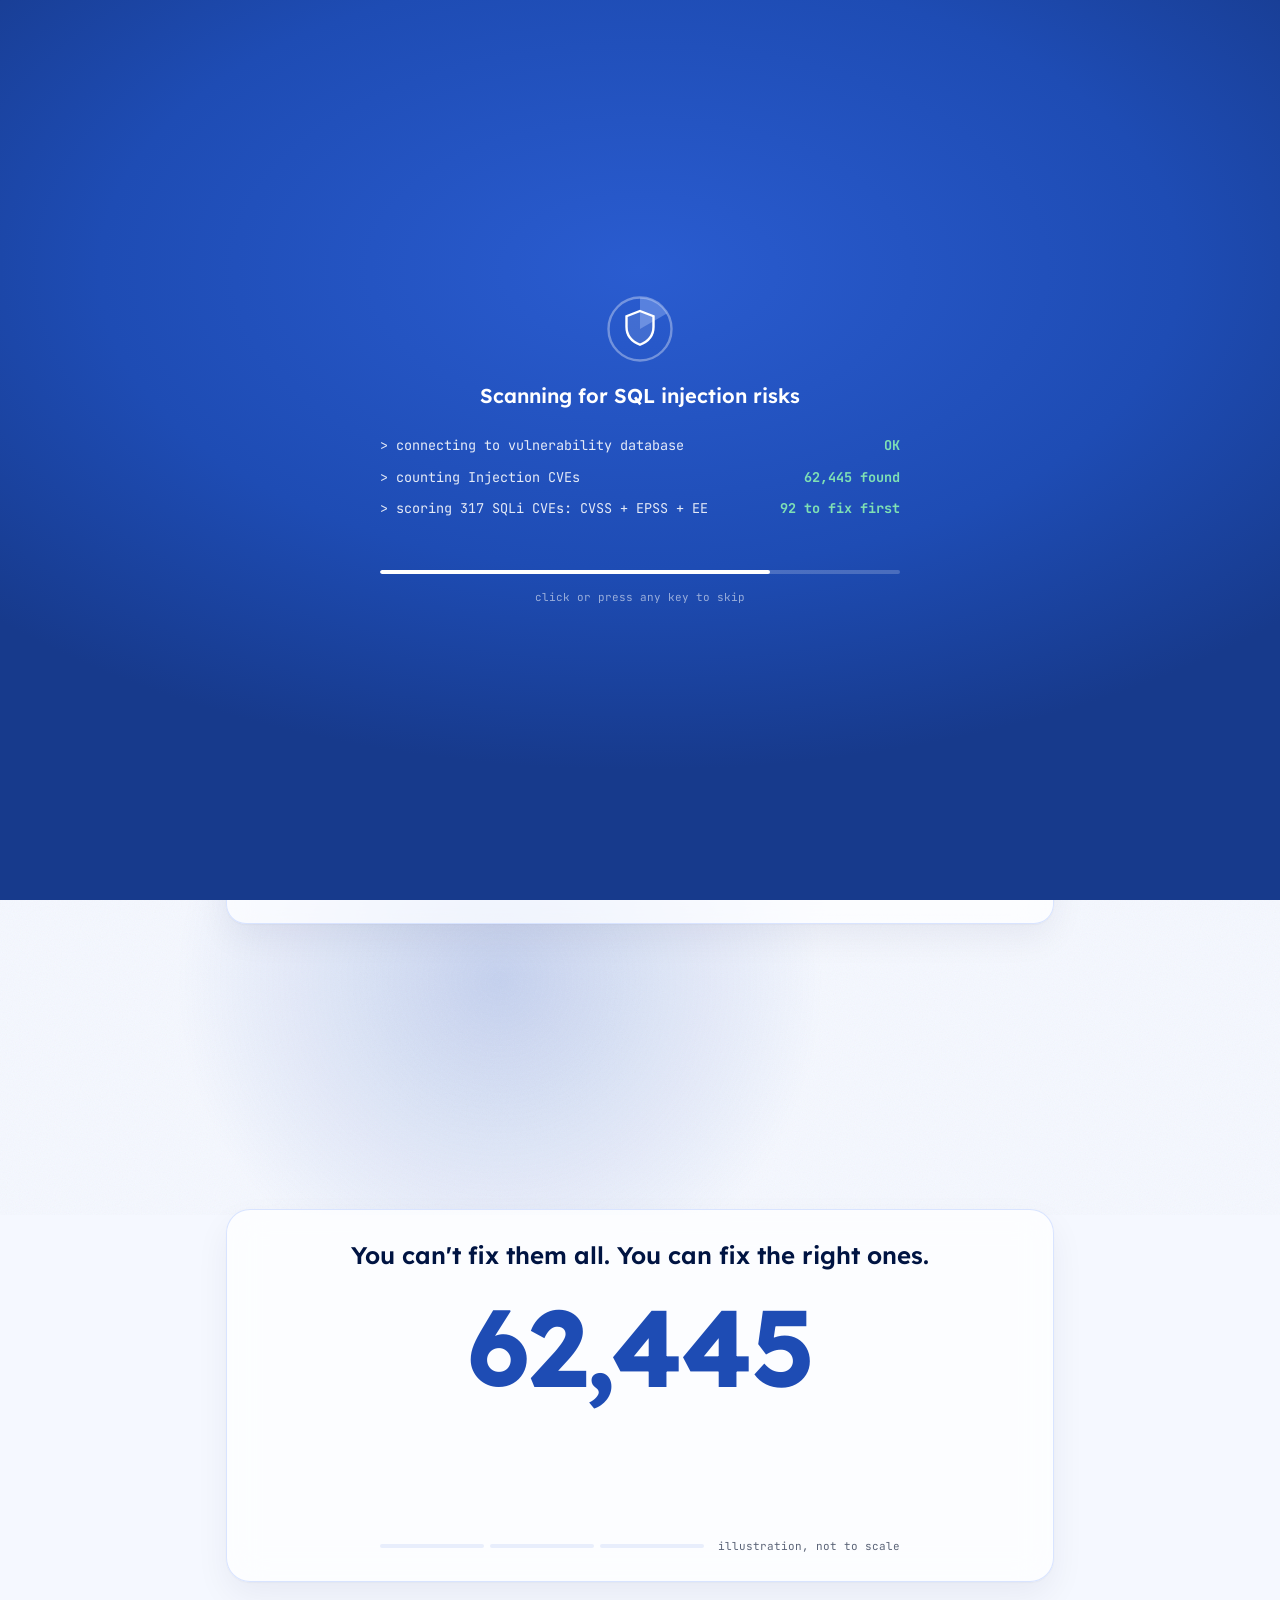
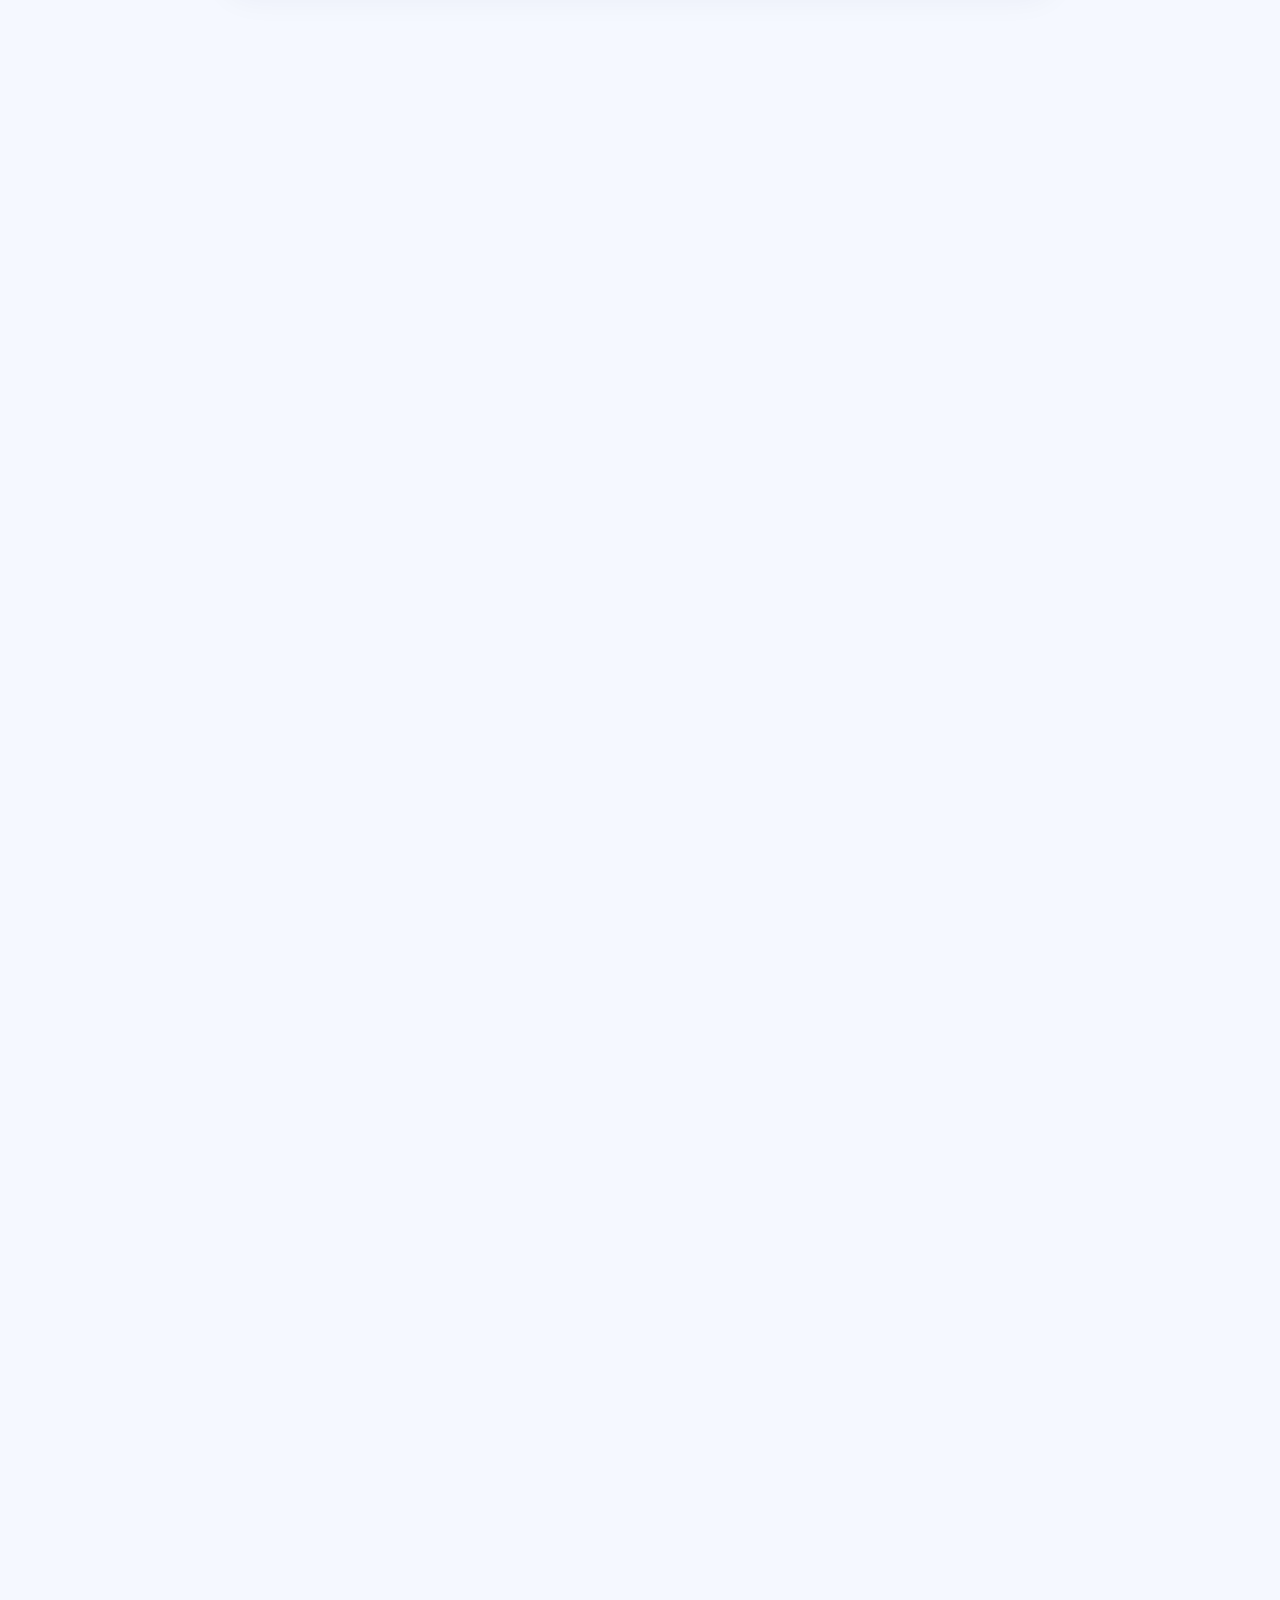
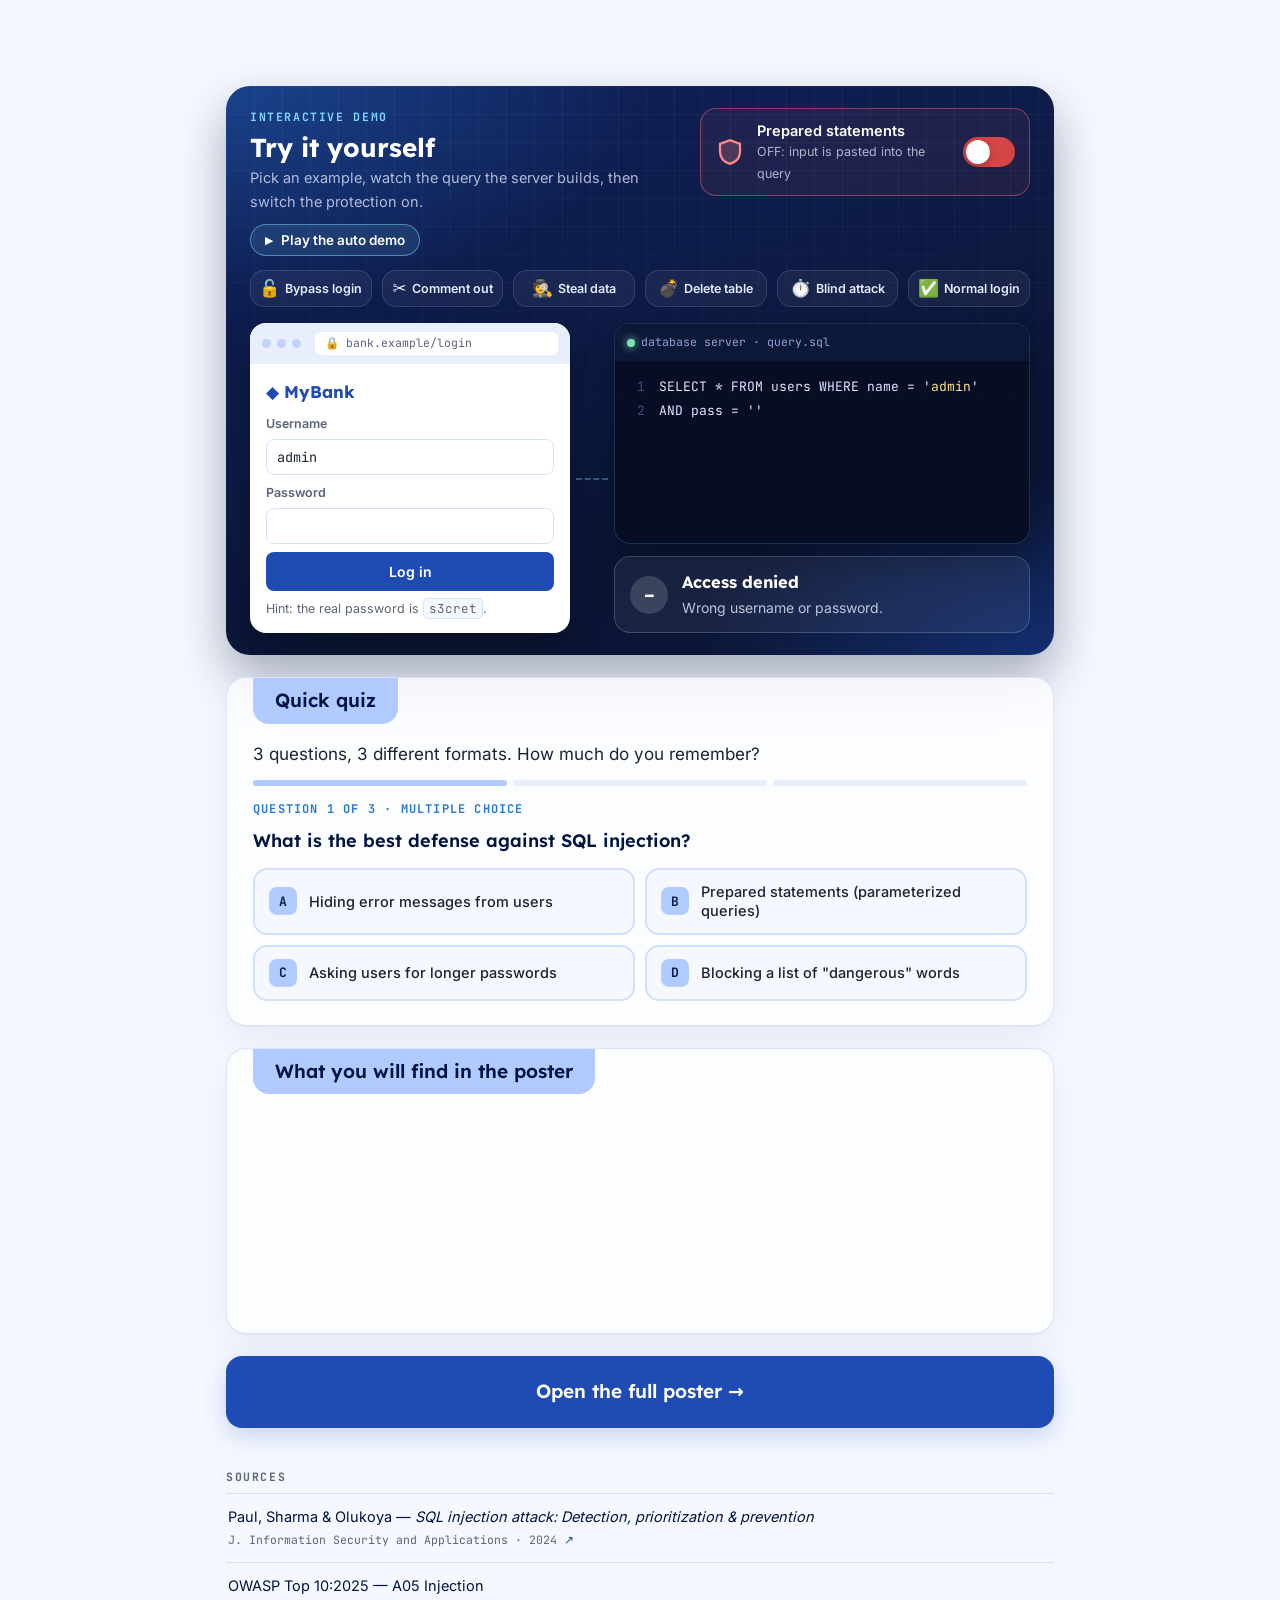
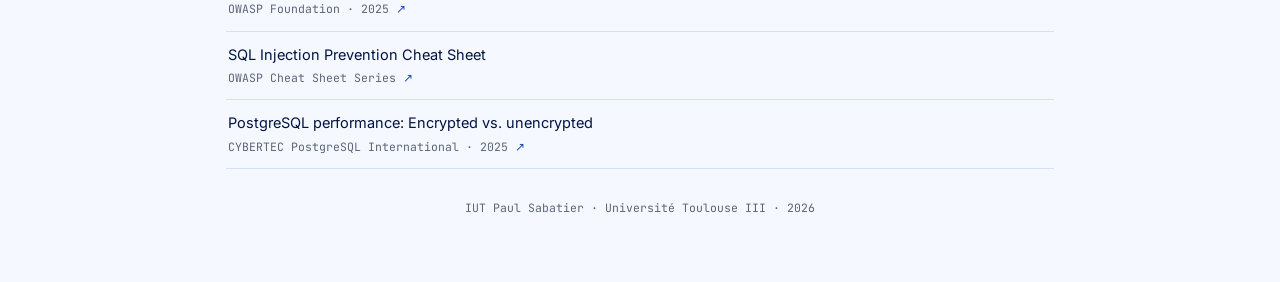
==== commit 8e710456: "Update site: local fonts, GSAP/Lenis, share preview and QR code - add fonts/ and vendor/ (needed for" ====
--- a/index.html
+++ b/index.html
@@ -9,11 +9,15 @@
 <meta name="color-scheme" content="light dark">
 <link rel="icon" href="favicon.svg" type="image/svg+xml">
 <link rel="apple-touch-icon" href="apple-touch-icon.png">
-<!-- share preview (WhatsApp, Discord, LinkedIn...): once the site is online, put the full address in og:url and og:image -->
+<!-- share preview (WhatsApp, Discord, LinkedIn...) -->
 <meta property="og:type" content="website">
 <meta property="og:title" content="Which SQL injection vulnerabilities should you fix first?">
 <meta property="og:description" content="Detect, prioritize and block SQL injection, with an interactive demo. Poster &amp; tech talk, IUT Paul Sabatier.">
-<meta property="og:image" content="og-image.png">
+<meta property="og:url" content="https://imammagadiyev.github.io/sql-injection-poster/">
+<meta property="og:image" content="https://imammagadiyev.github.io/sql-injection-poster/og-image.png">
+<meta property="og:image:width" content="1200">
+<meta property="og:image:height" content="630">
+<link rel="canonical" href="https://imammagadiyev.github.io/sql-injection-poster/">
 <meta name="twitter:card" content="summary_large_image">
 <link rel="preload" href="fonts/inter.woff2" as="font" type="font/woff2" crossorigin>
 <link rel="preload" href="fonts/lexend.woff2" as="font" type="font/woff2" crossorigin>
@@ -45,7 +49,7 @@
 
   <header class="banner" id="top">
     <p class="eyebrow">Poster &amp; Tech Talk · English for Computer Science · BUT3</p>
-    <h1>Which SQL injection vulnerabilities should you fix first?</h1>
+    <h1>Which <span class="glitch" data-text="SQL injection">SQL injection</span> vulnerabilities should you fix first?</h1>
     <hr>
     <p class="question">Given that not all vulnerabilities can be fixed, how can a company detect, prioritize, and block SQL injection attacks?</p>
   </header>
--- a/style.css
+++ b/style.css
@@ -906,35 +906,59 @@
   .field-v{margin-bottom:8px}
   .hint-pw{margin-top:8px}
 }
-
-/* =========================================================
-   Quiz: multiple choice and true / false formats
-   ========================================================= */
-.card .quiz-ask{font-family:var(--head); font-weight:600; font-size:18px; color:var(--navy); margin:0 0 14px; line-height:1.35}
-.quiz-choices{display:grid; grid-template-columns:1fr 1fr; gap:10px}
-.quiz-choice,.quiz-tfbtn{
-  display:flex; align-items:center; gap:12px; width:100%; text-align:left; cursor:pointer;
-  font:500 14.5px var(--sans); color:var(--text); line-height:1.35;
-  background:var(--bg); border:2px solid var(--border); border-radius:14px; padding:12px 14px;
-  transition:translate .2s ease, border-color .2s ease, box-shadow .2s ease, background .2s ease;
-}
-.qc-letter{
-  flex:none; display:grid; place-items:center; width:28px; height:28px; border-radius:8px;
-  font:700 13px var(--mono); color:#0f1e45; background:var(--pill);
-}
-.quiz-tf{display:grid; grid-template-columns:1fr 1fr; gap:12px}
-.quiz-tfbtn{justify-content:center; font:600 18px var(--head); padding:18px}
-.tf-ic{font-size:18px}
-.quiz-choice:not(:disabled):hover,.quiz-tfbtn:not(:disabled):hover{translate:0 -2px; border-color:var(--chart); box-shadow:0 10px 24px rgba(30,76,180,.15)}
-.quiz-choice:focus-visible,.quiz-tfbtn:focus-visible{outline:3px solid var(--navy); outline-offset:2px}
-.quiz-choice:disabled,.quiz-tfbtn:disabled{cursor:default}
-.quiz-choice.right,.quiz-tfbtn.right{border-color:#1f9d6b; background:#e3f6ee; color:#0f5e3f}
-.quiz-choice.right .qc-letter{background:#7fe0b4}
-.quiz-choice.wrong,.quiz-tfbtn.wrong{border-color:#d64545; background:#fde8e8; color:#8f1f1f; animation:shake .45s ease}
-.quiz-choice.wrong .qc-letter{background:#ff8a8a}
-.quiz-choice:disabled:not(.right):not(.wrong),.quiz-tfbtn:disabled:not(.right):not(.wrong){opacity:.5}
-@media (max-width:700px){ .quiz-choices{grid-template-columns:1fr} }
-@media (hover:none){ .quiz-choice:not(:disabled):hover,.quiz-tfbtn:not(:disabled):hover{translate:none; box-shadow:none} }
-[data-theme="dark"] .quiz-choice,[data-theme="dark"] .quiz-tfbtn{background:rgba(255,255,255,.04)}
-[data-theme="dark"] .quiz-choice.right,[data-theme="dark"] .quiz-tfbtn.right{background:rgba(31,157,107,.18); color:#cdf3e2}
-[data-theme="dark"] .quiz-choice.wrong,[data-theme="dark"] .quiz-tfbtn.wrong{background:rgba(214,69,69,.18); color:#ffd3d3}
+
+/* =========================================================
+   Quiz: multiple choice and true / false formats
+   ========================================================= */
+.card .quiz-ask{font-family:var(--head); font-weight:600; font-size:18px; color:var(--navy); margin:0 0 14px; line-height:1.35}
+.quiz-choices{display:grid; grid-template-columns:1fr 1fr; gap:10px}
+.quiz-choice,.quiz-tfbtn{
+  display:flex; align-items:center; gap:12px; width:100%; text-align:left; cursor:pointer;
+  font:500 14.5px var(--sans); color:var(--text); line-height:1.35;
+  background:var(--bg); border:2px solid var(--border); border-radius:14px; padding:12px 14px;
+  transition:translate .2s ease, border-color .2s ease, box-shadow .2s ease, background .2s ease;
+}
+.qc-letter{
+  flex:none; display:grid; place-items:center; width:28px; height:28px; border-radius:8px;
+  font:700 13px var(--mono); color:#0f1e45; background:var(--pill);
+}
+.quiz-tf{display:grid; grid-template-columns:1fr 1fr; gap:12px}
+.quiz-tfbtn{justify-content:center; font:600 18px var(--head); padding:18px}
+.tf-ic{font-size:18px}
+.quiz-choice:not(:disabled):hover,.quiz-tfbtn:not(:disabled):hover{translate:0 -2px; border-color:var(--chart); box-shadow:0 10px 24px rgba(30,76,180,.15)}
+.quiz-choice:focus-visible,.quiz-tfbtn:focus-visible{outline:3px solid var(--navy); outline-offset:2px}
+.quiz-choice:disabled,.quiz-tfbtn:disabled{cursor:default}
+.quiz-choice.right,.quiz-tfbtn.right{border-color:#1f9d6b; background:#e3f6ee; color:#0f5e3f}
+.quiz-choice.right .qc-letter{background:#7fe0b4}
+.quiz-choice.wrong,.quiz-tfbtn.wrong{border-color:#d64545; background:#fde8e8; color:#8f1f1f; animation:shake .45s ease}
+.quiz-choice.wrong .qc-letter{background:#ff8a8a}
+.quiz-choice:disabled:not(.right):not(.wrong),.quiz-tfbtn:disabled:not(.right):not(.wrong){opacity:.5}
+@media (max-width:700px){ .quiz-choices{grid-template-columns:1fr} }
+@media (hover:none){ .quiz-choice:not(:disabled):hover,.quiz-tfbtn:not(:disabled):hover{translate:none; box-shadow:none} }
+[data-theme="dark"] .quiz-choice,[data-theme="dark"] .quiz-tfbtn{background:rgba(255,255,255,.04)}
+[data-theme="dark"] .quiz-choice.right,[data-theme="dark"] .quiz-tfbtn.right{background:rgba(31,157,107,.18); color:#cdf3e2}
+[data-theme="dark"] .quiz-choice.wrong,[data-theme="dark"] .quiz-tfbtn.wrong{background:rgba(214,69,69,.18); color:#ffd3d3}
+
+/* =========================================================
+   Glitch on "SQL injection" in the title
+   (once after the title appears, then every 3.5 s)
+   ========================================================= */
+.glitch{position:relative; display:inline-block}
+.glitch::before,.glitch::after{
+  content:attr(data-text); position:absolute; inset:0; opacity:0; pointer-events:none; white-space:nowrap;
+}
+.glitch::before{color:#ff8a8a; animation:glitch-a 3.5s steps(1) 1.6s infinite}
+.glitch::after{color:#7fd6ff; animation:glitch-b 3.5s steps(1) 1.6s infinite}
+.loading .glitch::before,.loading .glitch::after{animation-play-state:paused}
+@keyframes glitch-a{
+  0%,14%,100%{opacity:0; transform:none; clip-path:none}
+  2%{opacity:.85; transform:translate(-3px,-1px); clip-path:inset(8% 0 58% 0)}
+  6%{opacity:.85; transform:translate(3px,1px);  clip-path:inset(62% 0 6% 0)}
+  10%{opacity:.85; transform:translate(-2px,0);  clip-path:inset(34% 0 38% 0)}
+}
+@keyframes glitch-b{
+  0%,14%,100%{opacity:0; transform:none; clip-path:none}
+  4%{opacity:.85; transform:translate(3px,1px);  clip-path:inset(50% 0 20% 0)}
+  8%{opacity:.85; transform:translate(-3px,-1px);clip-path:inset(12% 0 60% 0)}
+  12%{opacity:.85; transform:translate(2px,0);   clip-path:inset(72% 0 2% 0)}
+}
